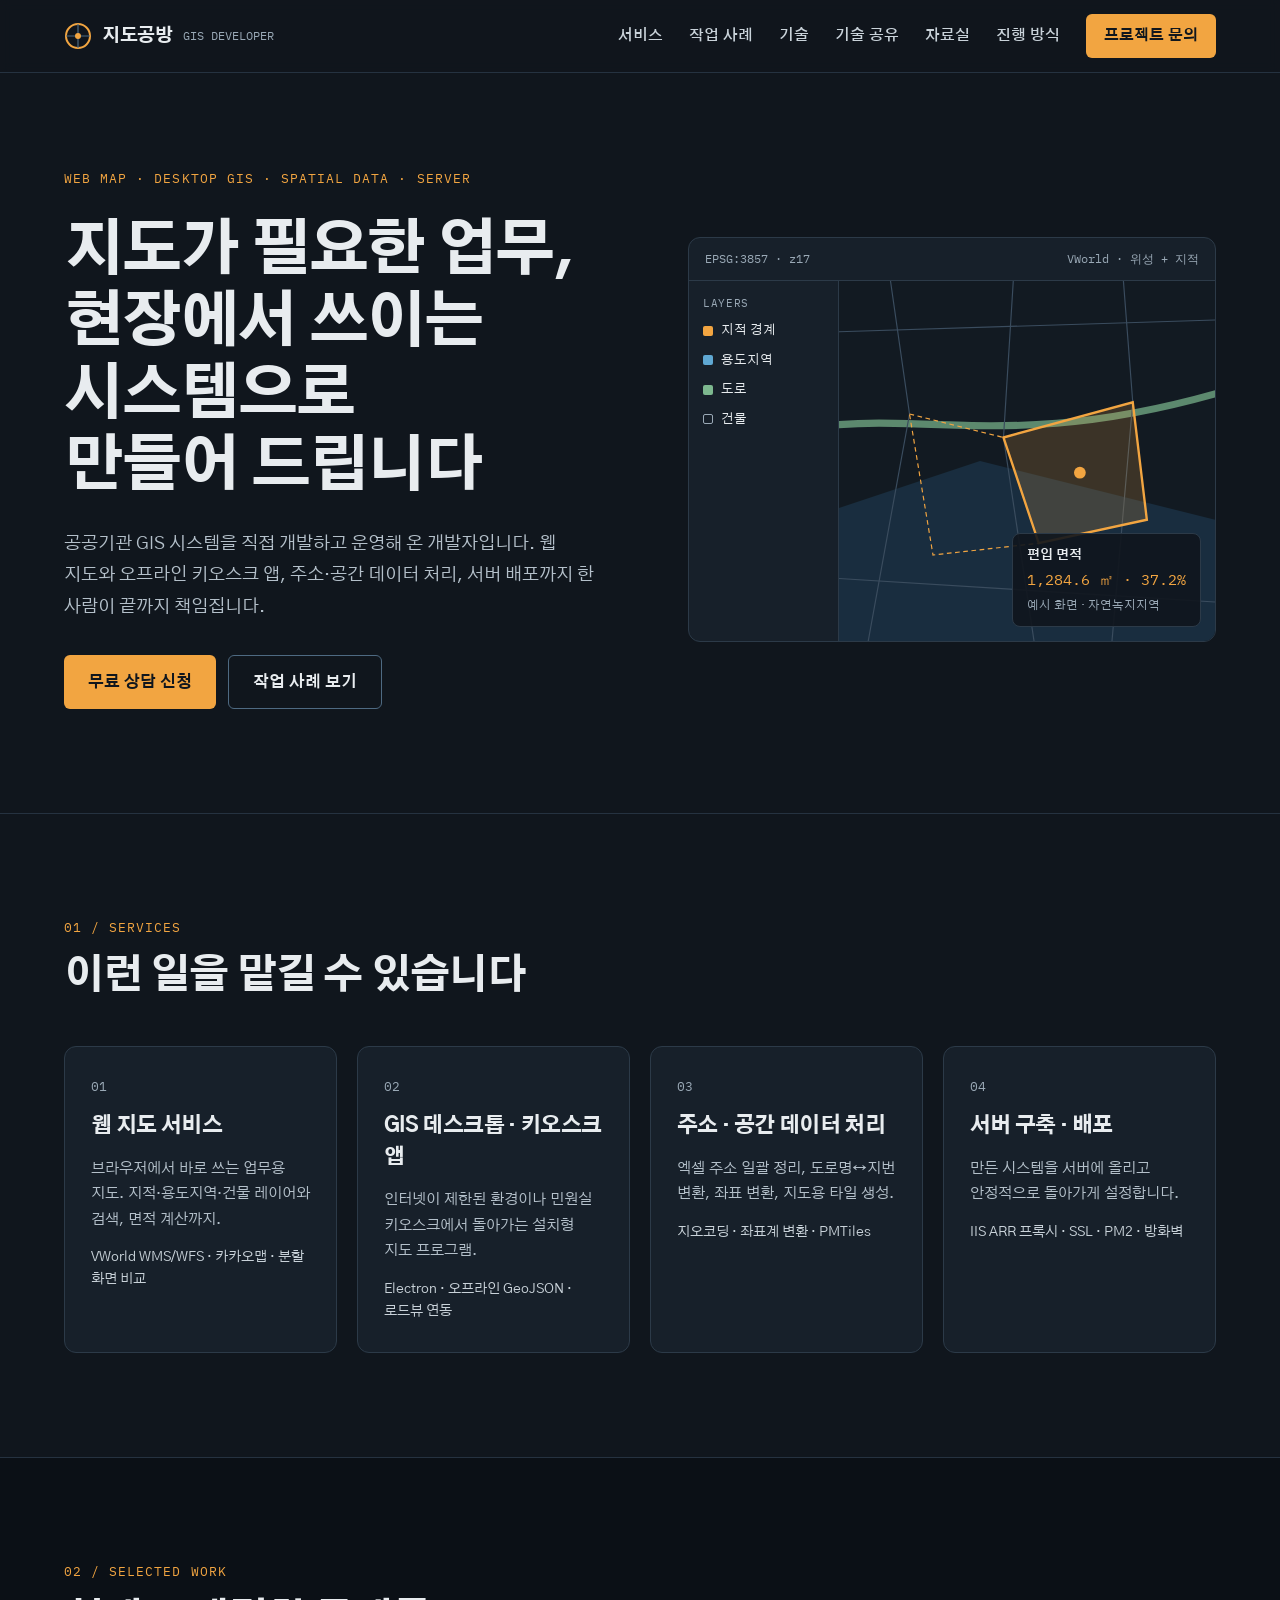
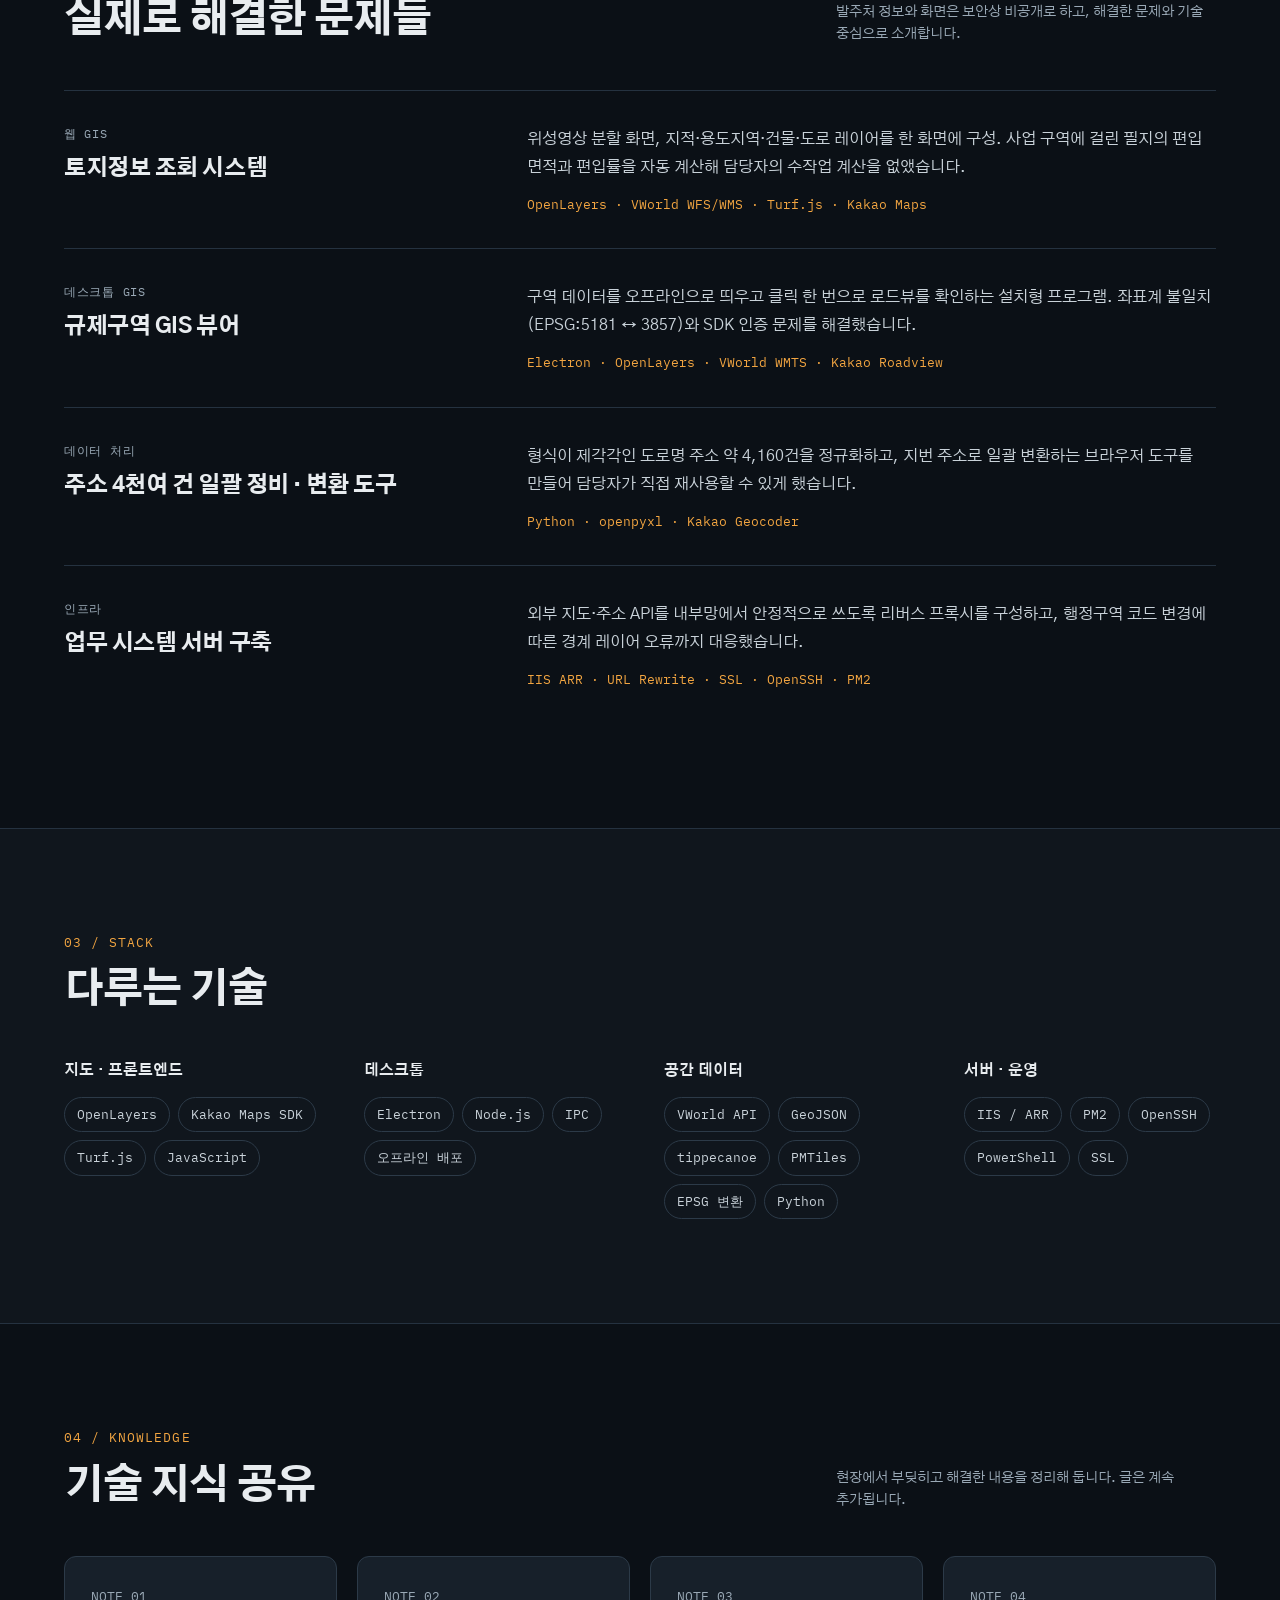
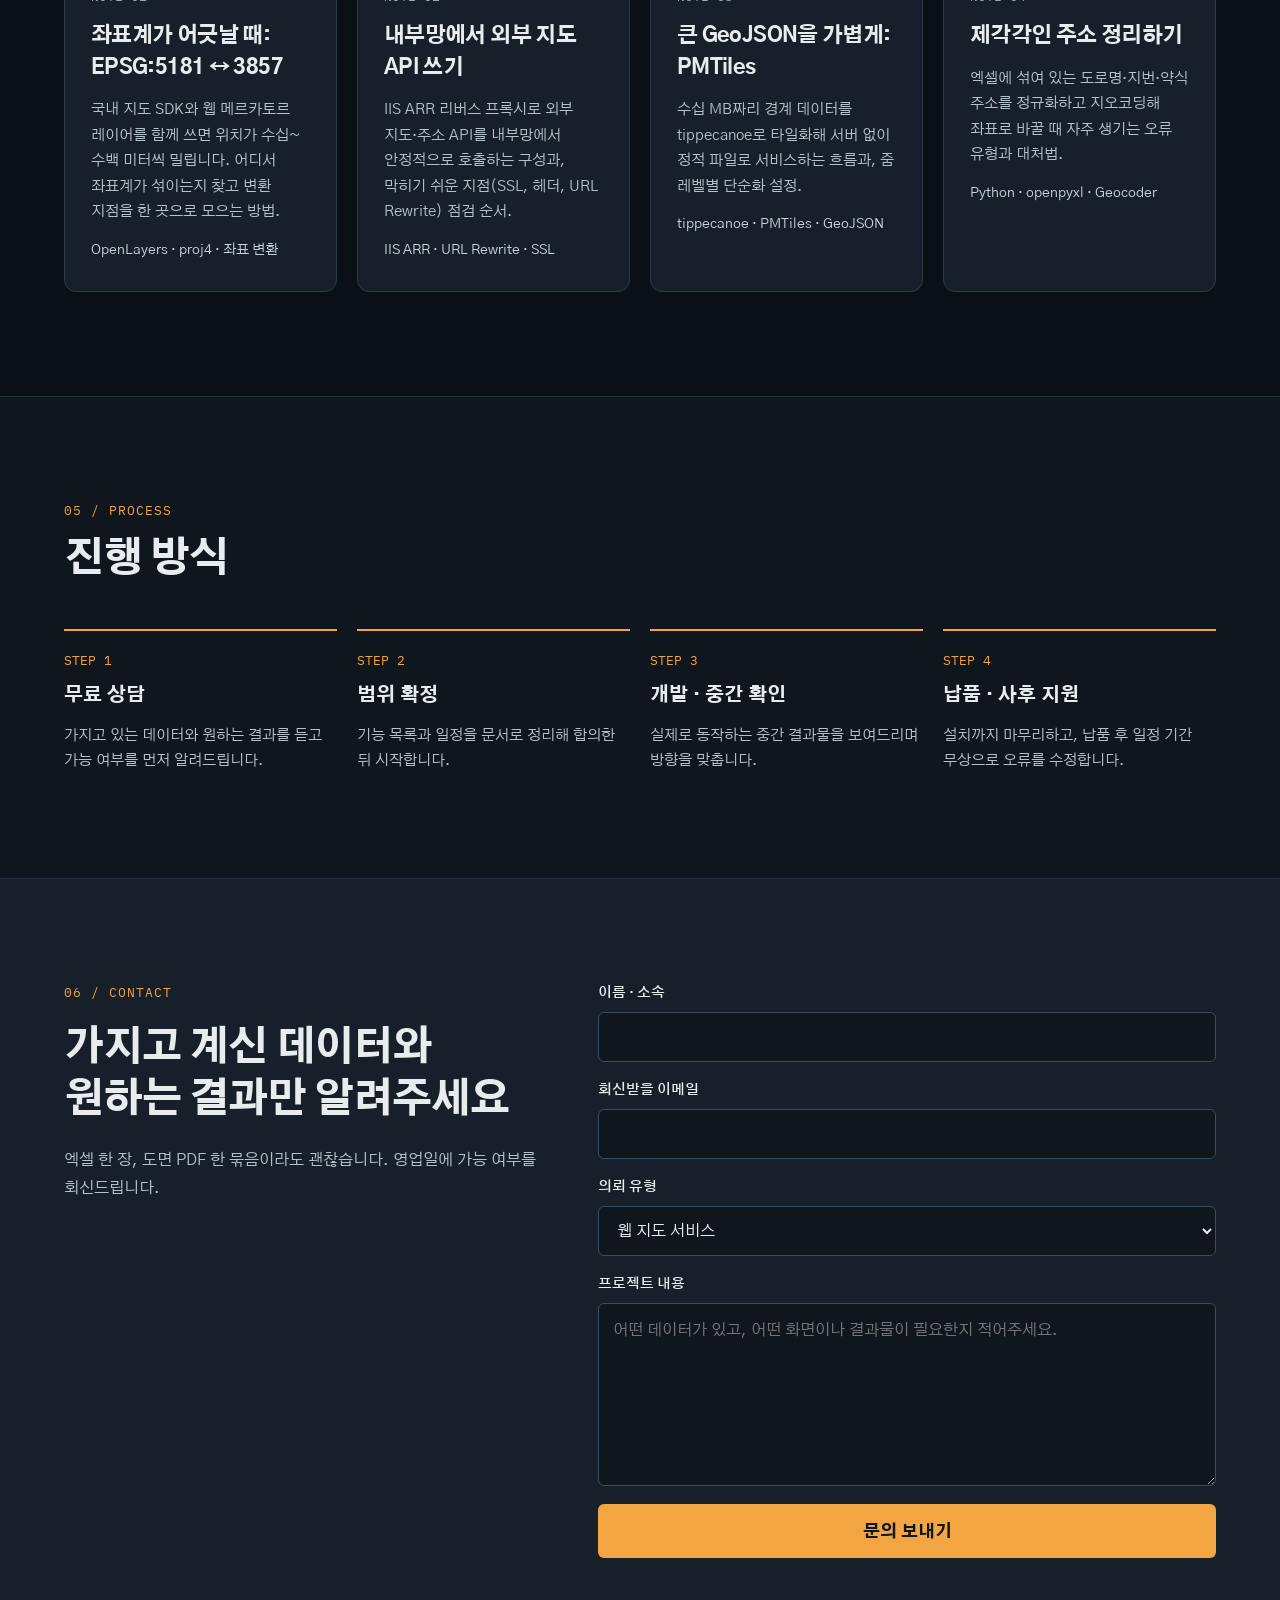
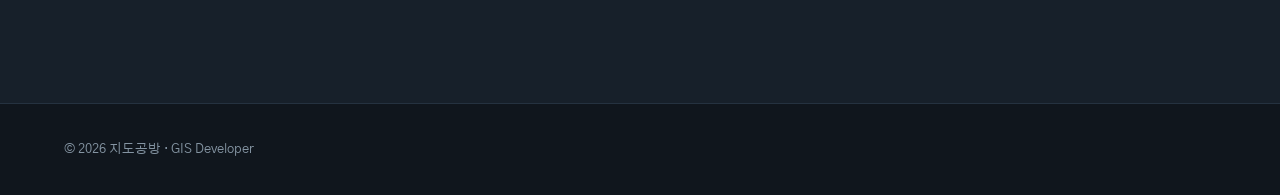
==== public/index.html @ 8f3ac6dc "Remove public email and converter download button Co-Authored-By: Claude Sonnet 5.5 <noreply@anthrop" ====
<!doctype html>
<html lang="ko">
<head>
<meta charset="utf-8">
<meta name="viewport" content="width=device-width, initial-scale=1">
<title>GIS 개발 외주 · 웹 지도 · 공간데이터 처리 | 지도공방</title>
<meta name="description" content="웹 지도 서비스, GIS 데스크톱·키오스크 앱, 주소 일괄 변환·지오코딩, 좌표계 변환, 서버 구축까지. 공공기관 GIS 시스템을 개발·운영해 온 개발자에게 맡기세요.">
<meta name="keywords" content="GIS 개발, GIS 외주, 웹 지도 개발, 지도 개발 외주, OpenLayers, 브이월드, VWorld, 카카오맵 API, 주소 지번 변환, 지오코딩, 좌표 변환, 공간데이터 처리, Electron 지도">
<link rel="canonical" href="https://bdong.pages.dev/">
<meta property="og:title" content="GIS 개발 외주 · 웹 지도 · 공간데이터 처리 | 지도공방">
<meta property="og:description" content="지도가 필요한 업무, 현장에서 쓰이는 시스템으로 만들어 드립니다.">
<meta property="og:type" content="website">
<meta property="og:url" content="https://bdong.pages.dev/">
<meta property="og:image" content="https://bdong.pages.dev/og.png">
<meta property="og:locale" content="ko_KR">
<meta name="twitter:card" content="summary_large_image">
<!-- 검색엔진 소유 확인 태그: 구글 서치 콘솔 / 네이버 서치어드바이저에서 받은 meta 태그를 아래 두 줄 대신 붙여넣으세요 -->
<!-- <meta name="google-site-verification" content="여기에_구글_코드"> -->
<!-- <meta name="naver-site-verification" content="여기에_네이버_코드"> -->
<script type="application/ld+json">
{
  "@context": "https://schema.org",
  "@type": "ProfessionalService",
  "name": "지도공방",
  "url": "https://bdong.pages.dev/",
  "image": "https://bdong.pages.dev/og.png",
  "description": "웹 지도 서비스, GIS 데스크톱·키오스크 앱, 주소·공간 데이터 처리, 서버 구축",
  "areaServed": "KR",
  "knowsAbout": ["GIS", "OpenLayers", "VWorld", "Kakao Maps", "Electron", "지오코딩", "좌표계 변환", "PMTiles"]
}
</script>
<link rel="icon" href="favicon.svg" type="image/svg+xml">
<link rel="preconnect" href="https://fonts.googleapis.com">
<link rel="preconnect" href="https://fonts.gstatic.com" crossorigin>
<link href="https://fonts.googleapis.com/css2?family=Gothic+A1:wght@400;500;600;700;800&family=IBM+Plex+Mono:wght@400;500&display=swap" rel="stylesheet">
<link rel="stylesheet" href="style.css">
</head>
<body>

<header class="top">
  <div class="wrap">
    <a class="brand" href="#top">
      <svg width="28" height="28" viewBox="0 0 28 28" aria-hidden="true"><circle cx="14" cy="14" r="12" fill="none" stroke="#F2A541" stroke-width="2"/><path d="M14 2V26M2 14H26" stroke="#4E6A82" stroke-width="1.2"/><circle cx="14" cy="14" r="3" fill="#F2A541"/></svg>
      <b>지도공방</b><small>GIS DEVELOPER</small>
    </a>
    <nav class="nav" aria-label="주 메뉴">
      <a href="#services">서비스</a>
      <a href="#work">작업 사례</a>
      <a href="#stack">기술</a>
      <a href="#notes">기술 공유</a>
      <a href="resources.html">자료실</a>
      <a href="#process">진행 방식</a>
      <a class="btn btn-primary" href="#contact">프로젝트 문의</a>
    </nav>
  </div>
</header>

<main id="top">
  <div class="wrap hero">
    <div class="hero-copy">
      <span class="eyebrow">WEB MAP · DESKTOP GIS · SPATIAL DATA · SERVER</span>
      <h1>지도가 필요한 업무,<br>현장에서 쓰이는 시스템으로<br>만들어 드립니다</h1>
      <p>공공기관 GIS 시스템을 직접 개발하고 운영해 온 개발자입니다. 웹 지도와 오프라인 키오스크 앱, 주소·공간 데이터 처리, 서버 배포까지 한 사람이 끝까지 책임집니다.</p>
      <div class="actions">
        <a class="btn btn-primary" href="#contact">무료 상담 신청</a>
        <a class="btn btn-ghost" href="#work">작업 사례 보기</a>
      </div>
    </div>
    <div class="map" aria-hidden="true">
      <div class="map-bar"><span>EPSG:3857 · z17</span><span>VWorld · 위성 + 지적</span></div>
      <div class="map-body">
        <div class="layers">
          <span class="t">LAYERS</span>
          <span class="l"><span class="sw" style="background:#F2A541"></span>지적 경계</span>
          <span class="l"><span class="sw" style="background:#5FA8D3"></span>용도지역</span>
          <span class="l"><span class="sw" style="background:#7DB88F"></span>도로</span>
          <span class="l"><span class="sw" style="border:1px solid #9AA9B6"></span>건물</span>
        </div>
        <div class="canvas">
          <svg viewBox="0 0 320 360" preserveAspectRatio="xMidYMid slice">
            <path d="M0 220 L120 180 L320 230 L320 360 L0 360 Z" fill="#1B3346" opacity=".8"/>
            <path d="M-10 150 C80 140 160 170 330 120" fill="none" stroke="#7DB88F" stroke-width="6" opacity=".7"/>
            <g fill="none" stroke="#3A4C5E"><path d="M40 0 L60 140 L20 360"/><path d="M150 0 L140 160 L170 360"/><path d="M240 0 L250 130 L230 360"/><path d="M0 70 L320 60"/><path d="M0 280 L320 300"/></g>
            <path d="M140 160 L250 130 L262 230 L170 250 Z" fill="#F2A541" fill-opacity=".18" stroke="#F2A541" stroke-width="2"/>
            <path d="M60 140 L140 160 L170 250 L80 260 Z" fill="none" stroke="#F2A541" stroke-dasharray="4 3"/>
            <circle cx="205" cy="190" r="5" fill="#F2A541"/>
          </svg>
          <div class="readout"><b>편입 면적</b><span class="v">1,284.6 ㎡ · 37.2%</span><span class="s">예시 화면 · 자연녹지지역</span></div>
        </div>
      </div>
    </div>
  </div>

  <section id="services" class="section">
    <div class="wrap">
      <div class="head"><span class="eyebrow">01 / SERVICES</span><h2>이런 일을 맡길 수 있습니다</h2></div>
      <div class="cards">
        <article class="card"><span class="no">01</span><h3>웹 지도 서비스</h3><p>브라우저에서 바로 쓰는 업무용 지도. 지적·용도지역·건물 레이어와 검색, 면적 계산까지.</p><span class="ex">VWorld WMS/WFS · 카카오맵 · 분할 화면 비교</span></article>
        <article class="card"><span class="no">02</span><h3>GIS 데스크톱 · 키오스크 앱</h3><p>인터넷이 제한된 환경이나 민원실 키오스크에서 돌아가는 설치형 지도 프로그램.</p><span class="ex">Electron · 오프라인 GeoJSON · 로드뷰 연동</span></article>
        <article class="card"><span class="no">03</span><h3>주소 · 공간 데이터 처리</h3><p>엑셀 주소 일괄 정리, 도로명↔지번 변환, 좌표 변환, 지도용 타일 생성.</p><span class="ex">지오코딩 · 좌표계 변환 · PMTiles</span></article>
        <article class="card"><span class="no">04</span><h3>서버 구축 · 배포</h3><p>만든 시스템을 서버에 올리고 안정적으로 돌아가게 설정합니다.</p><span class="ex">IIS ARR 프록시 · SSL · PM2 · 방화벽</span></article>
      </div>
    </div>
  </section>

  <section id="work" class="section deep">
    <div class="wrap">
      <div class="head split">
        <div class="head" style="margin:0"><span class="eyebrow">02 / SELECTED WORK</span><h2>실제로 해결한 문제들</h2></div>
        <p class="note">발주처 정보와 화면은 보안상 비공개로 하고, 해결한 문제와 기술 중심으로 소개합니다.</p>
      </div>
      <article class="case"><div class="case-l"><span class="type">웹 GIS</span><h3>토지정보 조회 시스템</h3></div><div class="case-r"><p>위성영상 분할 화면, 지적·용도지역·건물·도로 레이어를 한 화면에 구성. 사업 구역에 걸린 필지의 편입 면적과 편입률을 자동 계산해 담당자의 수작업 계산을 없앴습니다.</p><span class="tech">OpenLayers · VWorld WFS/WMS · Turf.js · Kakao Maps</span></div></article>
      <article class="case"><div class="case-l"><span class="type">데스크톱 GIS</span><h3>규제구역 GIS 뷰어</h3></div><div class="case-r"><p>구역 데이터를 오프라인으로 띄우고 클릭 한 번으로 로드뷰를 확인하는 설치형 프로그램. 좌표계 불일치(EPSG:5181 ↔ 3857)와 SDK 인증 문제를 해결했습니다.</p><span class="tech">Electron · OpenLayers · VWorld WMTS · Kakao Roadview</span></div></article>
      <article class="case"><div class="case-l"><span class="type">데이터 처리</span><h3>주소 4천여 건 일괄 정비 · 변환 도구</h3></div><div class="case-r"><p>형식이 제각각인 도로명 주소 약 4,160건을 정규화하고, 지번 주소로 일괄 변환하는 브라우저 도구를 만들어 담당자가 직접 재사용할 수 있게 했습니다.</p><span class="tech">Python · openpyxl · Kakao Geocoder</span></div></article>
      <article class="case"><div class="case-l"><span class="type">인프라</span><h3>업무 시스템 서버 구축</h3></div><div class="case-r"><p>외부 지도·주소 API를 내부망에서 안정적으로 쓰도록 리버스 프록시를 구성하고, 행정구역 코드 변경에 따른 경계 레이어 오류까지 대응했습니다.</p><span class="tech">IIS ARR · URL Rewrite · SSL · OpenSSH · PM2</span></div></article>
    </div>
  </section>

  <section id="stack" class="section">
    <div class="wrap">
      <div class="head"><span class="eyebrow">03 / STACK</span><h2>다루는 기술</h2></div>
      <div class="stack">
        <div><h3>지도 · 프론트엔드</h3><ul class="chips"><li>OpenLayers</li><li>Kakao Maps SDK</li><li>Turf.js</li><li>JavaScript</li></ul></div>
        <div><h3>데스크톱</h3><ul class="chips"><li>Electron</li><li>Node.js</li><li>IPC</li><li>오프라인 배포</li></ul></div>
        <div><h3>공간 데이터</h3><ul class="chips"><li>VWorld API</li><li>GeoJSON</li><li>tippecanoe</li><li>PMTiles</li><li>EPSG 변환</li><li>Python</li></ul></div>
        <div><h3>서버 · 운영</h3><ul class="chips"><li>IIS / ARR</li><li>PM2</li><li>OpenSSH</li><li>PowerShell</li><li>SSL</li></ul></div>
      </div>
    </div>
  </section>

  <section id="notes" class="section deep">
    <div class="wrap">
      <div class="head split">
        <div class="head" style="margin:0"><span class="eyebrow">04 / KNOWLEDGE</span><h2>기술 지식 공유</h2></div>
        <p class="note">현장에서 부딪히고 해결한 내용을 정리해 둡니다. 글은 계속 추가됩니다.</p>
      </div>
      <div class="cards">
        <article class="card"><span class="no">NOTE 01</span><h3>좌표계가 어긋날 때: EPSG:5181 ↔ 3857</h3><p>국내 지도 SDK와 웹 메르카토르 레이어를 함께 쓰면 위치가 수십~수백 미터씩 밀립니다. 어디서 좌표계가 섞이는지 찾고 변환 지점을 한 곳으로 모으는 방법.</p><span class="ex">OpenLayers · proj4 · 좌표 변환</span></article>
        <article class="card"><span class="no">NOTE 02</span><h3>내부망에서 외부 지도 API 쓰기</h3><p>IIS ARR 리버스 프록시로 외부 지도·주소 API를 내부망에서 안정적으로 호출하는 구성과, 막히기 쉬운 지점(SSL, 헤더, URL Rewrite) 점검 순서.</p><span class="ex">IIS ARR · URL Rewrite · SSL</span></article>
        <article class="card"><span class="no">NOTE 03</span><h3>큰 GeoJSON을 가볍게: PMTiles</h3><p>수십 MB짜리 경계 데이터를 tippecanoe로 타일화해 서버 없이 정적 파일로 서비스하는 흐름과, 줌 레벨별 단순화 설정.</p><span class="ex">tippecanoe · PMTiles · GeoJSON</span></article>
        <article class="card"><span class="no">NOTE 04</span><h3>제각각인 주소 정리하기</h3><p>엑셀에 섞여 있는 도로명·지번·약식 주소를 정규화하고 지오코딩해 좌표로 바꿀 때 자주 생기는 오류 유형과 대처법.</p><span class="ex">Python · openpyxl · Geocoder</span></article>
      </div>
    </div>
  </section>

  <section id="process" class="section">
    <div class="wrap">
      <div class="head"><span class="eyebrow">05 / PROCESS</span><h2>진행 방식</h2></div>
      <ol class="steps">
        <li><span class="n">STEP 1</span><b>무료 상담</b><span>가지고 있는 데이터와 원하는 결과를 듣고 가능 여부를 먼저 알려드립니다.</span></li>
        <li><span class="n">STEP 2</span><b>범위 확정</b><span>기능 목록과 일정을 문서로 정리해 합의한 뒤 시작합니다.</span></li>
        <li><span class="n">STEP 3</span><b>개발 · 중간 확인</b><span>실제로 동작하는 중간 결과물을 보여드리며 방향을 맞춥니다.</span></li>
        <li><span class="n">STEP 4</span><b>납품 · 사후 지원</b><span>설치까지 마무리하고, 납품 후 일정 기간 무상으로 오류를 수정합니다.</span></li>
      </ol>
    </div>
  </section>

  <section id="contact" class="section panel">
    <div class="wrap contact">
      <div class="contact-l">
        <span class="eyebrow">06 / CONTACT</span>
        <h2>가지고 계신 데이터와<br>원하는 결과만 알려주세요</h2>
        <p>엑셀 한 장, 도면 PDF 한 묶음이라도 괜찮습니다. 영업일에 가능 여부를 회신드립니다.</p>
      </div>

      <!-- 문의 폼: Web3Forms로 메일 전송 (access_key 적용 완료) -->
      <form id="contact-form" action="https://api.web3forms.com/submit" method="POST" novalidate>
        <input type="hidden" name="access_key" value="ef516f1c-88a0-4d09-9631-94ef1844d178">
        <input type="hidden" name="subject" value="[포트폴리오] 새 프로젝트 문의">
        <input type="hidden" name="from_name" value="GIS 포트폴리오 사이트">
        <input type="checkbox" name="botcheck" class="hp" tabindex="-1" autocomplete="off" aria-hidden="true">
        <div class="row">
          <div class="field"><label for="c-name">이름 · 소속</label><input id="c-name" name="name" type="text" required autocomplete="name"></div>
          <div class="field"><label for="c-mail">회신받을 이메일</label><input id="c-mail" name="email" type="email" required autocomplete="email"></div>
        </div>
        <div class="field"><label for="c-type">의뢰 유형</label>
          <select id="c-type" name="type">
            <option>웹 지도 서비스</option>
            <option>GIS 데스크톱 · 키오스크 앱</option>
            <option>주소 · 공간 데이터 처리</option>
            <option>서버 구축 · 배포</option>
            <option>기타 · 상담</option>
          </select>
        </div>
        <div class="field"><label for="c-msg">프로젝트 내용</label><textarea id="c-msg" name="message" rows="6" required placeholder="어떤 데이터가 있고, 어떤 화면이나 결과물이 필요한지 적어주세요."></textarea></div>
        <button class="btn btn-primary" type="submit">문의 보내기</button>
        <p id="form-status" class="status" role="status" aria-live="polite"></p>
      </form>
    </div>
  </section>
</main>

<footer>
  <div class="wrap">
    <span>© <span id="yr">2026</span> 지도공방 · GIS Developer</span>
  </div>
</footer>

<script>
document.getElementById('yr').textContent = new Date().getFullYear();

const form = document.getElementById('contact-form');
const statusEl = document.getElementById('form-status');
form.addEventListener('submit', async (e) => {
  e.preventDefault();
  statusEl.className = 'status';
  if (!form.checkValidity()) {
    statusEl.textContent = '이름, 이메일, 프로젝트 내용을 모두 입력해 주세요.';
    statusEl.classList.add('err');
    return;
  }
  const btn = form.querySelector('button[type="submit"]');
  btn.disabled = true;
  statusEl.textContent = '보내는 중입니다…';
  try {
    const res = await fetch(form.action, {
      method: 'POST',
      headers: { 'Content-Type': 'application/json', Accept: 'application/json' },
      body: JSON.stringify(Object.fromEntries(new FormData(form)))
    });
    const data = await res.json();
    if (res.ok && data.success) {
      statusEl.textContent = '문의가 접수되었습니다. 확인 후 이메일로 회신드리겠습니다.';
      statusEl.classList.add('ok');
      form.reset();
    } else {
      throw new Error(data.message || 'failed');
    }
  } catch (err) {
    statusEl.textContent = '전송에 실패했습니다. 잠시 후 다시 시도하거나 이메일로 직접 연락 주세요.';
    statusEl.classList.add('err');
  } finally {
    btn.disabled = false;
  }
});
</script>
<script src="site.js" defer></script>
</body>
</html>
---- public/style.css ----
:root{
  --bg:#10161D; --bg-deep:#0B1016; --panel:#17202A; --line:#253240; --line-2:#2C3A48; --field:#3A4C5E;
  --text:#E8ECEF; --text-2:#C9D2D9; --text-3:#B4C0CA; --muted:#9AA9B6;
  --accent:#F2A541; --accent-hi:#FFC678; --steel:#4E6A82;
  --mono:'IBM Plex Mono',monospace;
}
*{box-sizing:border-box}
html{scroll-behavior:smooth}
body{margin:0;background:var(--bg);color:var(--text);font-family:'Gothic A1',sans-serif;-webkit-font-smoothing:antialiased;line-height:1.5;word-break:keep-all;overflow-wrap:break-word}
a{color:var(--accent)} a:hover{color:var(--accent-hi)}
img,svg{display:block}
.wrap{max-width:1200px;margin:0 auto;padding:0 24px}
.section{padding:104px 0;border-top:1px solid var(--line)}
.section.deep{background:var(--bg-deep)}
.section.panel{background:var(--panel)}
.eyebrow{font-family:var(--mono);font-size:13px;letter-spacing:.08em;color:var(--accent)}
h1,h2,h3{margin:0;letter-spacing:-.03em}
h2{font-size:clamp(28px,3.4vw,40px);font-weight:800;line-height:1.3}
.head{display:flex;flex-direction:column;gap:12px;margin-bottom:44px}
.head.split{flex-direction:row;flex-wrap:wrap;justify-content:space-between;align-items:flex-end;gap:16px}
.btn{display:inline-flex;align-items:center;min-height:48px;padding:14px 24px;border-radius:6px;font-weight:700;font-size:16px;text-decoration:none;font-family:inherit}
.btn-primary{background:var(--accent);color:var(--bg);border:none}
.btn-primary:hover{background:var(--accent-hi);color:var(--bg)}
.btn-ghost{color:var(--text);border:1.5px solid var(--steel)}
.btn-ghost:hover{color:var(--text);border-color:var(--accent)}
:focus-visible{outline:2px solid var(--accent);outline-offset:3px}

/* header */
.top{border-bottom:1px solid var(--line);position:sticky;top:0;background:rgba(16,22,29,.94);backdrop-filter:blur(6px);z-index:10}
.top .wrap{display:flex;flex-wrap:wrap;align-items:center;justify-content:space-between;gap:12px 16px;padding-top:14px;padding-bottom:14px}
.brand{display:flex;align-items:center;gap:10px;text-decoration:none;color:var(--text)}
.brand b{font-size:18px;font-weight:800;letter-spacing:-.02em}
.brand small{font-family:var(--mono);font-size:12px;color:var(--muted)}
.nav{display:flex;flex-wrap:wrap;align-items:center;gap:4px 26px;font-size:15px;font-weight:600}
.nav a{color:var(--text-2);text-decoration:none}
.nav a:hover{color:var(--text)}
.nav .btn{min-height:44px;padding:10px 18px;font-size:15px}
.nav .btn-primary,.nav .btn-primary:hover{color:var(--bg)}

/* hero */
.hero{display:flex;flex-wrap:wrap;gap:56px;align-items:center;padding-top:96px;padding-bottom:104px}
.hero-copy{flex:1 1 480px;min-width:0;display:flex;flex-direction:column;gap:26px}
.hero h1{font-size:clamp(34px,5vw,60px);line-height:1.2;font-weight:800;letter-spacing:-.035em}
.hero p{margin:0;font-size:18px;line-height:1.75;color:var(--text-3);max-width:540px}
.actions{display:flex;flex-wrap:wrap;gap:12px;margin-top:6px}
.map{flex:1 1 440px;min-width:0;border:1px solid var(--line-2);border-radius:12px;overflow:hidden;background:var(--panel)}
.map-bar{display:flex;justify-content:space-between;gap:12px;padding:12px 16px;border-bottom:1px solid var(--line-2);font-family:var(--mono);font-size:12px;color:var(--muted)}
.map-body{display:flex;min-height:360px}
.layers{width:150px;flex-shrink:0;border-right:1px solid var(--line-2);padding:14px;display:flex;flex-direction:column;gap:10px;font-size:13px}
.layers .t{font-family:var(--mono);font-size:11px;color:var(--muted);letter-spacing:.06em}
.layers span.l{display:flex;gap:8px;align-items:center}
.sw{width:10px;height:10px;border-radius:2px}
.canvas{flex:1;position:relative;background:#121A22}
.canvas svg{position:absolute;inset:0;width:100%;height:100%}
.readout{position:absolute;right:14px;bottom:14px;background:rgba(16,22,29,.9);border:1px solid var(--line-2);border-radius:8px;padding:12px 14px;font-size:13px;display:flex;flex-direction:column;gap:4px;min-width:160px}
.readout .v{font-family:var(--mono);color:var(--accent);font-size:15px}
.readout .s{font-size:12px;color:var(--muted)}
@media (max-width:520px){.layers{display:none}}

/* services */
.cards{display:flex;flex-wrap:wrap;gap:20px}
.card{flex:1 1 260px;min-width:0;background:var(--panel);border:1px solid var(--line-2);border-radius:12px;padding:30px 26px;display:flex;flex-direction:column;gap:14px}
.card .no{font-family:var(--mono);font-size:13px;color:var(--muted)}
.card h3{font-size:21px;font-weight:800}
.card p{margin:0;font-size:15px;line-height:1.7;color:var(--text-3)}
.card .ex{font-size:14px;color:var(--text-2);line-height:1.6}

/* work */
.note{margin:0;font-size:14px;color:var(--muted);max-width:380px;line-height:1.6}
.case{display:flex;flex-wrap:wrap;gap:20px 48px;padding:34px 0;border-top:1px solid var(--line)}
.case-l{flex:1 1 300px;min-width:0;display:flex;flex-direction:column;gap:10px}
.case-l .type{font-family:var(--mono);font-size:12px;color:var(--muted);letter-spacing:.06em}
.case-l h3{font-size:22px;font-weight:800;line-height:1.4;letter-spacing:-.02em}
.case-r{flex:2 1 460px;min-width:0;display:flex;flex-direction:column;gap:14px}
.case-r p{margin:0;font-size:16px;line-height:1.75;color:var(--text-2)}
.case-r .tech{font-family:var(--mono);font-size:13px;color:var(--accent)}

/* stack */
.stack{display:flex;flex-wrap:wrap;gap:36px 48px}
.stack > div{flex:1 1 240px;min-width:0;display:flex;flex-direction:column;gap:14px}
.stack h3{font-size:15px;font-weight:700;letter-spacing:0}
.chips{display:flex;flex-wrap:wrap;gap:8px;margin:0;padding:0;list-style:none}
.chips li{font-family:var(--mono);font-size:13px;padding:7px 12px;border:1px solid var(--line-2);border-radius:999px;color:var(--text-2)}

/* downloads */
.files{margin:0;padding:0;list-style:none;display:flex;flex-direction:column;border-top:1px solid var(--line-2)}
.files li{display:flex;flex-wrap:wrap;align-items:center;justify-content:space-between;gap:12px 24px;padding:22px 0;border-bottom:1px solid var(--line-2)}
.files .info{flex:1 1 320px;min-width:0;display:flex;flex-direction:column;gap:6px}
.files .info b{font-size:18px;font-weight:800;letter-spacing:-.02em}
.files .info span{font-size:15px;line-height:1.6;color:var(--text-3)}
.files .meta{font-family:var(--mono);font-size:12px;color:var(--muted)}
.files .acts{display:flex;flex-wrap:wrap;gap:10px}
.files .btn{min-height:44px;padding:10px 18px;font-size:15px}

/* process */
.steps{margin:0;padding:0;list-style:none;display:flex;flex-wrap:wrap;gap:20px}
.steps li{flex:1 1 240px;min-width:0;display:flex;flex-direction:column;gap:12px;padding-top:20px;border-top:2px solid var(--accent)}
.steps .n{font-family:var(--mono);font-size:13px;color:var(--accent)}
.steps b{font-size:19px;font-weight:800}
.steps span:last-child{font-size:15px;line-height:1.7;color:var(--text-3)}

/* contact */
.contact{display:flex;flex-wrap:wrap;gap:56px}
.contact-l{flex:1 1 340px;min-width:0;display:flex;flex-direction:column;gap:20px}
.contact-l p{margin:0;font-size:16px;line-height:1.75;color:var(--text-3)}
.direct{display:flex;flex-direction:column;gap:10px;font-size:15px;margin-top:8px}
.direct div{display:flex;gap:12px;flex-wrap:wrap}
.direct span{color:var(--muted);width:72px}
form{flex:1 1 480px;min-width:0;display:flex;flex-direction:column;gap:18px}
.row{display:flex;flex-wrap:wrap;gap:18px}
.field{display:flex;flex-direction:column;gap:8px}
.row .field{flex:1 1 200px}
label{font-size:14px;font-weight:600}
input,select,textarea{border-radius:6px;border:1px solid var(--field);background:var(--bg);color:var(--text);font-size:16px;font-family:inherit}
input,select{height:50px;padding:0 14px}
textarea{padding:14px;line-height:1.6;resize:vertical;min-height:150px}
input:focus,select:focus,textarea:focus{outline:none;border-color:var(--accent)}
.hp{position:absolute;left:-9999px}
button.btn{height:54px;justify-content:center;font-size:17px;font-weight:800;cursor:pointer}
button.btn:disabled{opacity:.6;cursor:default}
.status{margin:0;font-size:15px;min-height:1.5em}
.status.ok{color:#8ED3A6}
.status.err{color:#FF9B8A}

/* phone */
@media (max-width:640px){
  html{scroll-padding-top:112px}
  .top .wrap{gap:8px 16px;padding-top:10px;padding-bottom:6px}
  .nav{order:3;flex:1 0 100%;flex-wrap:nowrap;gap:0 22px;overflow-x:auto;white-space:nowrap;scrollbar-width:none;-webkit-overflow-scrolling:touch;font-size:15px}
  .nav::-webkit-scrollbar{display:none}
  .nav a{flex-shrink:0;display:inline-flex;align-items:center;min-height:44px}
  .nav .btn{margin-left:auto}
  .brand small{display:none}
  .section{padding:72px 0}
  .hero{padding-top:56px;padding-bottom:72px;gap:40px}
  .head{margin-bottom:32px}
  .hero p{font-size:16px}
  .case{padding:26px 0}
}

footer .wrap{display:flex;flex-wrap:wrap;justify-content:space-between;gap:16px;padding-top:36px;padding-bottom:36px;font-size:13px;color:#8494A2}
footer{border-top:1px solid var(--line)}

/* downloads page */
.files .meta b{font-weight:500;color:var(--text-3)}
.tools{display:flex;flex-wrap:wrap;align-items:center;gap:12px 20px;margin-bottom:28px}
.tools input{flex:1 1 280px;max-width:480px}
.count{font-family:var(--mono);font-size:13px;color:var(--muted)}
.empty{display:none;margin:28px 0 0;color:var(--muted);font-size:15px}
.direct a{overflow-wrap:anywhere}

/* back to top */
#to-top{position:fixed;right:20px;bottom:20px;width:48px;height:48px;border-radius:50%;border:1.5px solid var(--steel);background:rgba(16,22,29,.92);color:var(--text);cursor:pointer;display:flex;align-items:center;justify-content:center;opacity:0;visibility:hidden;transform:translateY(8px);transition:opacity .2s,transform .2s,visibility .2s;z-index:20}
#to-top.show{opacity:1;visibility:visible;transform:none}
#to-top:hover{border-color:var(--accent);color:var(--accent)}
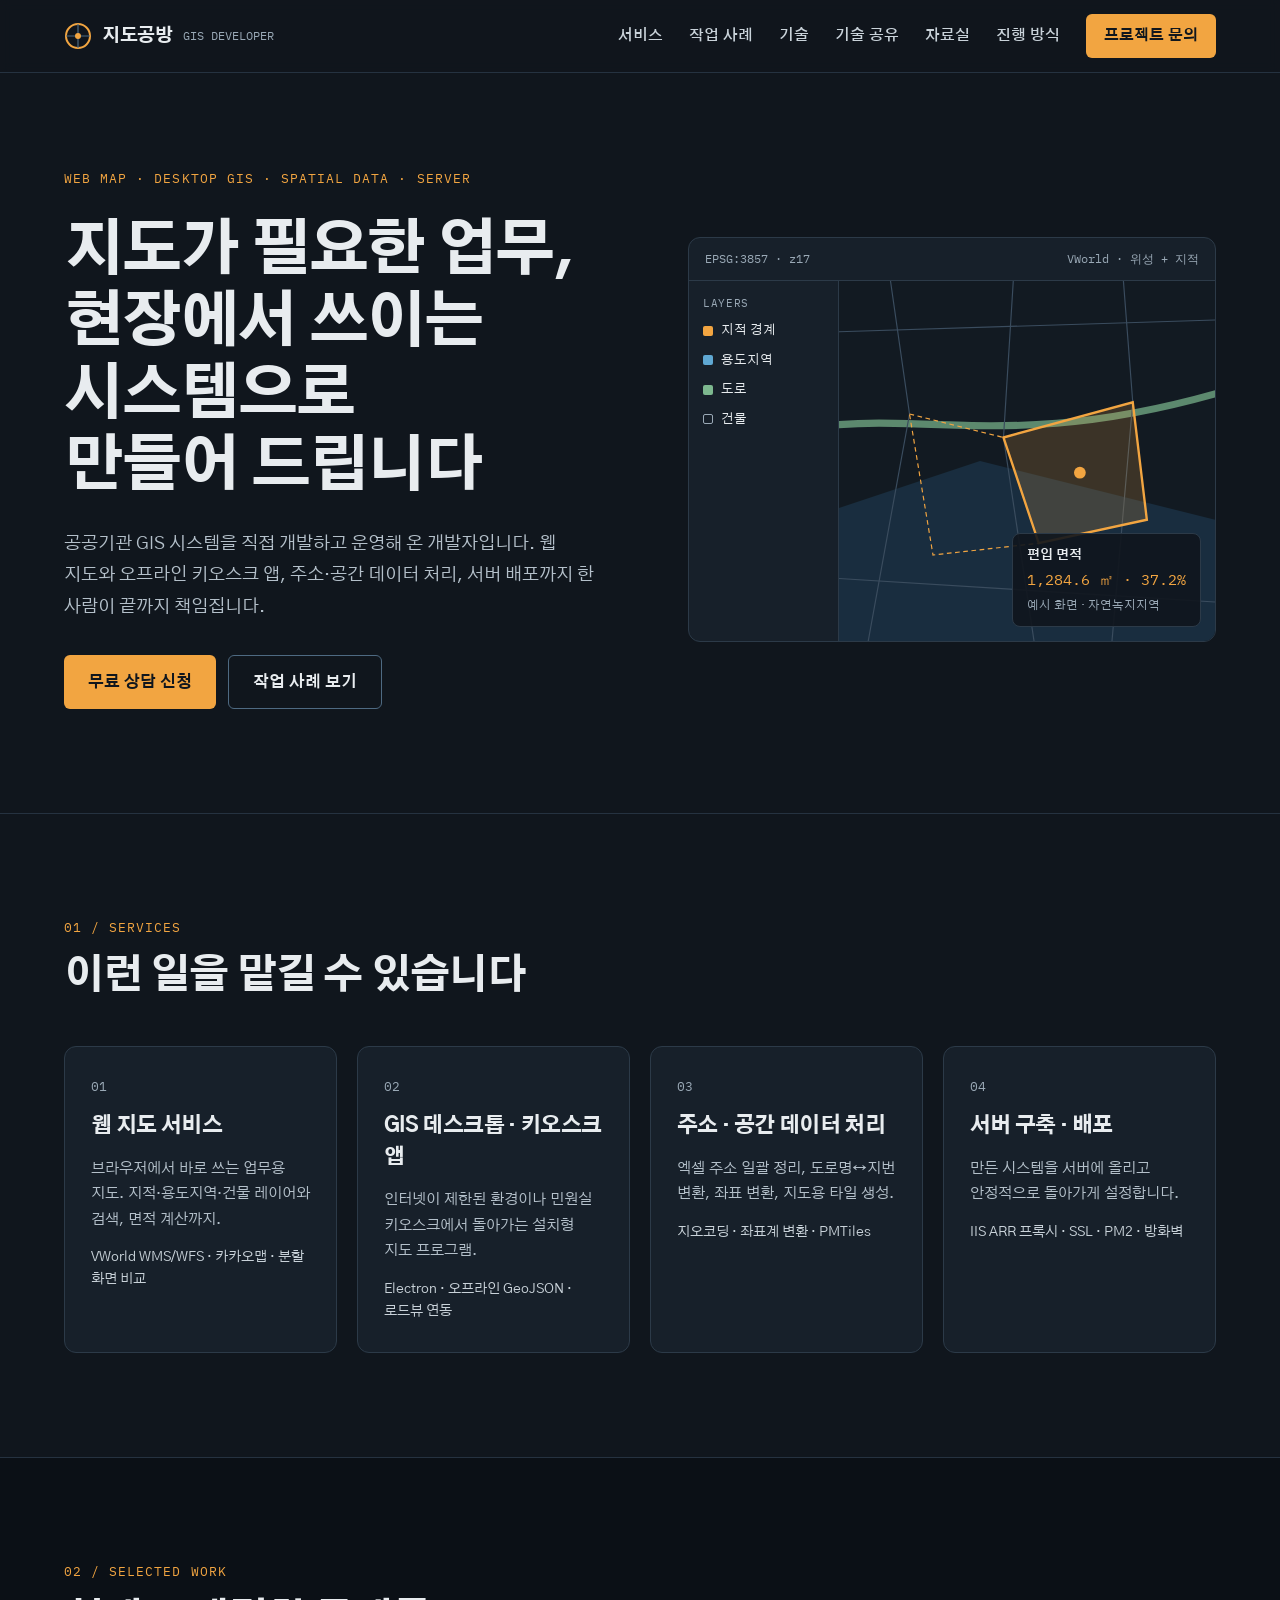
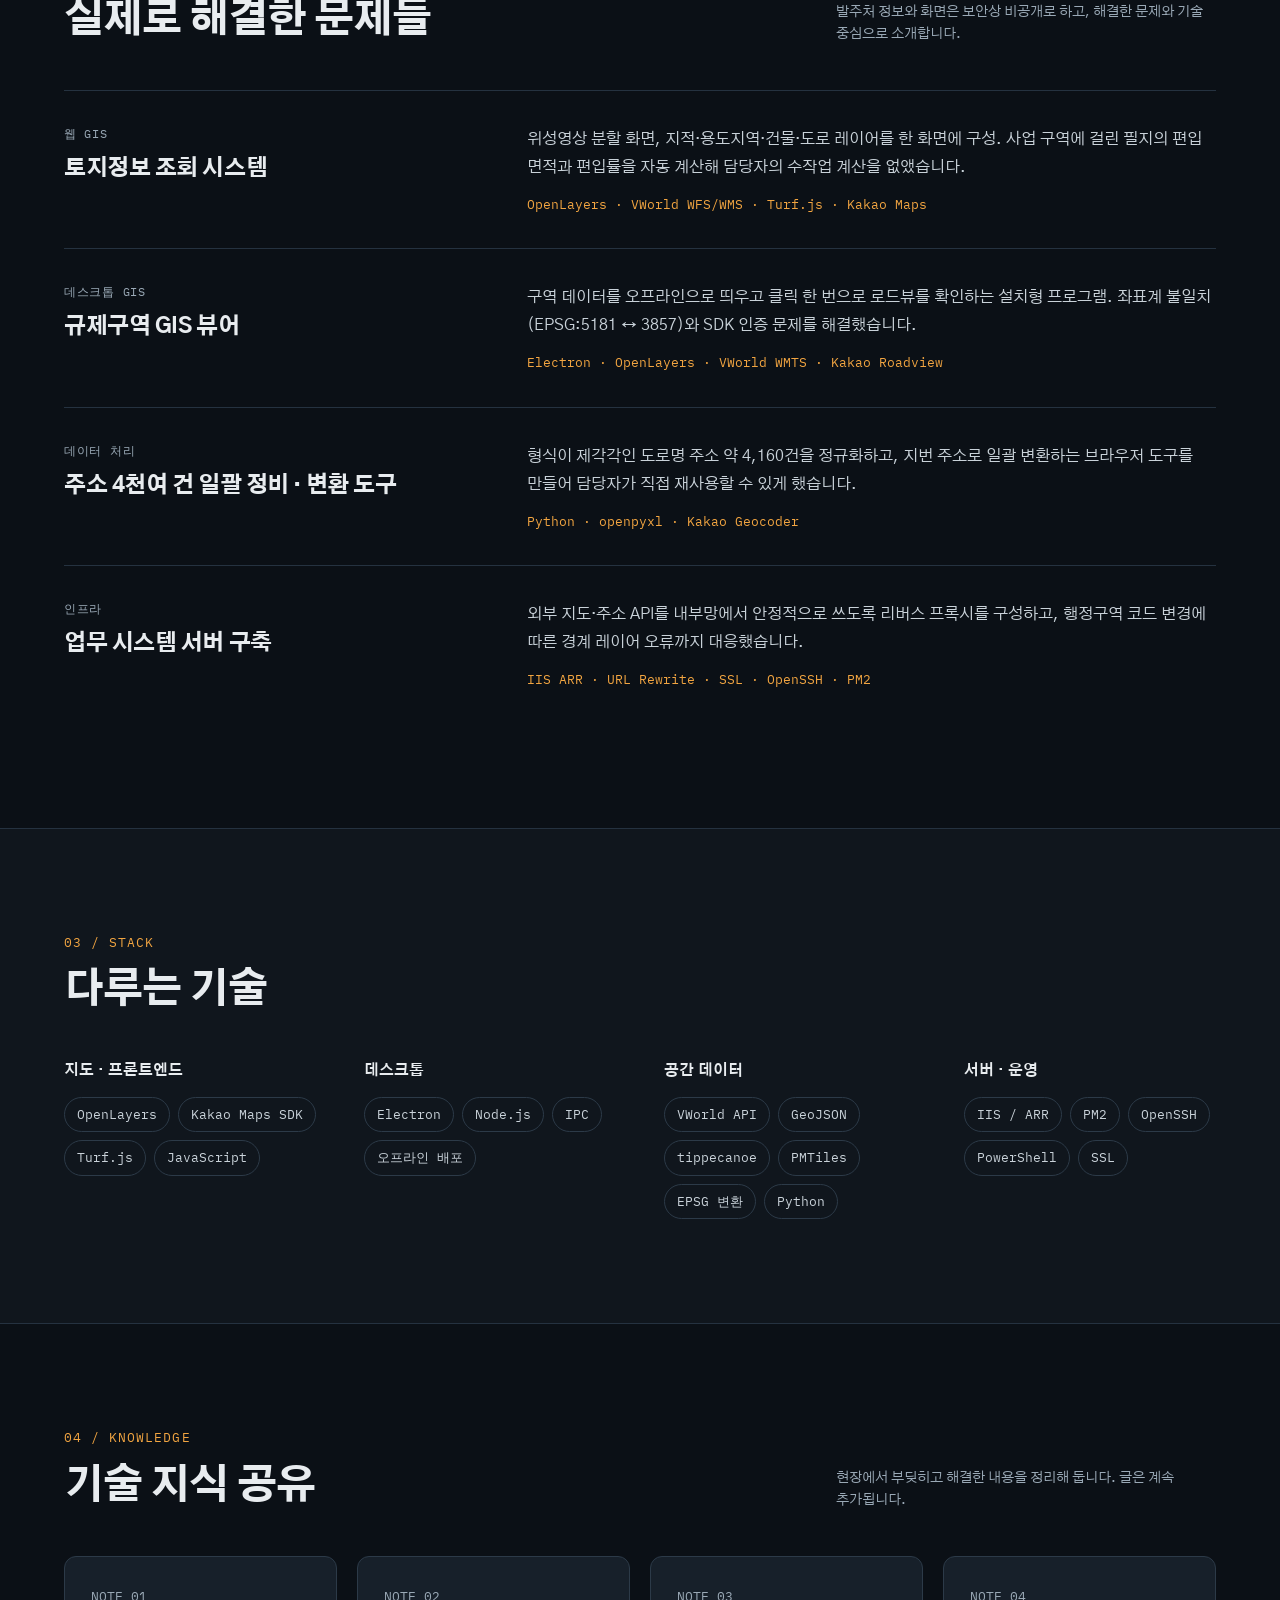
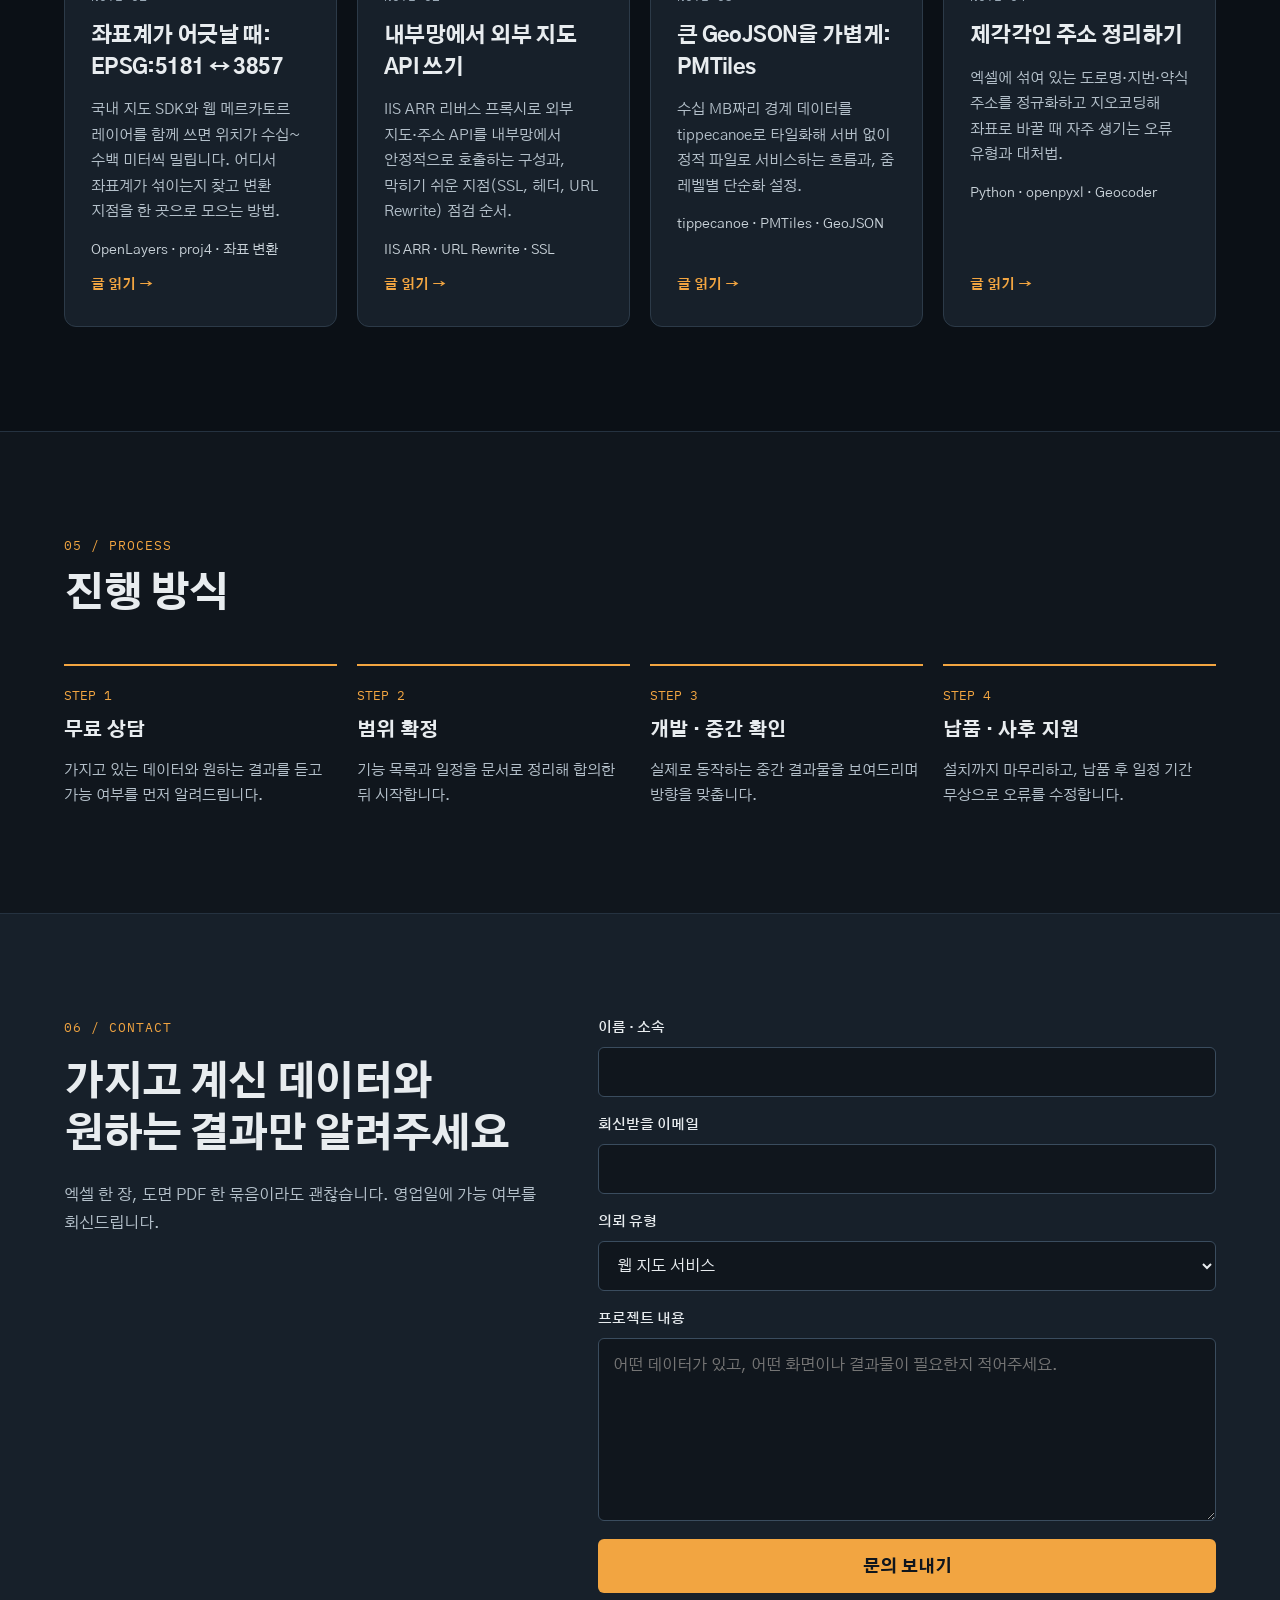
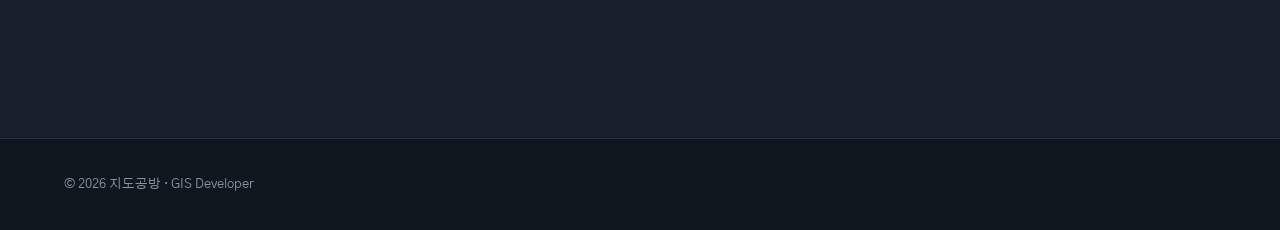
==== commit 7012e770: "Add four technical notes and fix SEO URLs to the live domain Co-Authored-By: Claude Sonnet 5.5 <nore" ====
--- a/public/index.html
+++ b/public/index.html
@@ -6,13 +6,14 @@
 <title>GIS 개발 외주 · 웹 지도 · 공간데이터 처리 | 지도공방</title>
 <meta name="description" content="웹 지도 서비스, GIS 데스크톱·키오스크 앱, 주소 일괄 변환·지오코딩, 좌표계 변환, 서버 구축까지. 공공기관 GIS 시스템을 개발·운영해 온 개발자에게 맡기세요.">
 <meta name="keywords" content="GIS 개발, GIS 외주, 웹 지도 개발, 지도 개발 외주, OpenLayers, 브이월드, VWorld, 카카오맵 API, 주소 지번 변환, 지오코딩, 좌표 변환, 공간데이터 처리, Electron 지도">
-<link rel="canonical" href="https://bdong.pages.dev/">
+<link rel="canonical" href="https://gis-portfolio.bdong8896.workers.dev/">
 <meta property="og:title" content="GIS 개발 외주 · 웹 지도 · 공간데이터 처리 | 지도공방">
 <meta property="og:description" content="지도가 필요한 업무, 현장에서 쓰이는 시스템으로 만들어 드립니다.">
 <meta property="og:type" content="website">
-<meta property="og:url" content="https://bdong.pages.dev/">
-<meta property="og:image" content="https://bdong.pages.dev/og.png">
+<meta property="og:url" content="https://gis-portfolio.bdong8896.workers.dev/">
+<meta property="og:image" content="https://gis-portfolio.bdong8896.workers.dev/og.png">
 <meta property="og:locale" content="ko_KR">
+<meta property="og:site_name" content="지도공방">
 <meta name="twitter:card" content="summary_large_image">
 <!-- 검색엔진 소유 확인 태그: 구글 서치 콘솔 / 네이버 서치어드바이저에서 받은 meta 태그를 아래 두 줄 대신 붙여넣으세요 -->
 <!-- <meta name="google-site-verification" content="여기에_구글_코드"> -->
@@ -22,8 +23,8 @@
   "@context": "https://schema.org",
   "@type": "ProfessionalService",
   "name": "지도공방",
-  "url": "https://bdong.pages.dev/",
-  "image": "https://bdong.pages.dev/og.png",
+  "url": "https://gis-portfolio.bdong8896.workers.dev/",
+  "image": "https://gis-portfolio.bdong8896.workers.dev/og.png",
   "description": "웹 지도 서비스, GIS 데스크톱·키오스크 앱, 주소·공간 데이터 처리, 서버 구축",
   "areaServed": "KR",
   "knowsAbout": ["GIS", "OpenLayers", "VWorld", "Kakao Maps", "Electron", "지오코딩", "좌표계 변환", "PMTiles"]
@@ -135,10 +136,10 @@
         <p class="note">현장에서 부딪히고 해결한 내용을 정리해 둡니다. 글은 계속 추가됩니다.</p>
       </div>
       <div class="cards">
-        <article class="card"><span class="no">NOTE 01</span><h3>좌표계가 어긋날 때: EPSG:5181 ↔ 3857</h3><p>국내 지도 SDK와 웹 메르카토르 레이어를 함께 쓰면 위치가 수십~수백 미터씩 밀립니다. 어디서 좌표계가 섞이는지 찾고 변환 지점을 한 곳으로 모으는 방법.</p><span class="ex">OpenLayers · proj4 · 좌표 변환</span></article>
-        <article class="card"><span class="no">NOTE 02</span><h3>내부망에서 외부 지도 API 쓰기</h3><p>IIS ARR 리버스 프록시로 외부 지도·주소 API를 내부망에서 안정적으로 호출하는 구성과, 막히기 쉬운 지점(SSL, 헤더, URL Rewrite) 점검 순서.</p><span class="ex">IIS ARR · URL Rewrite · SSL</span></article>
-        <article class="card"><span class="no">NOTE 03</span><h3>큰 GeoJSON을 가볍게: PMTiles</h3><p>수십 MB짜리 경계 데이터를 tippecanoe로 타일화해 서버 없이 정적 파일로 서비스하는 흐름과, 줌 레벨별 단순화 설정.</p><span class="ex">tippecanoe · PMTiles · GeoJSON</span></article>
-        <article class="card"><span class="no">NOTE 04</span><h3>제각각인 주소 정리하기</h3><p>엑셀에 섞여 있는 도로명·지번·약식 주소를 정규화하고 지오코딩해 좌표로 바꿀 때 자주 생기는 오류 유형과 대처법.</p><span class="ex">Python · openpyxl · Geocoder</span></article>
+        <article class="card"><span class="no">NOTE 01</span><h3>좌표계가 어긋날 때: EPSG:5181 ↔ 3857</h3><p>국내 지도 SDK와 웹 메르카토르 레이어를 함께 쓰면 위치가 수십~수백 미터씩 밀립니다. 어디서 좌표계가 섞이는지 찾고 변환 지점을 한 곳으로 모으는 방법.</p><span class="ex">OpenLayers · proj4 · 좌표 변환</span><a class="more" href="notes/coordinate-systems.html">글 읽기 →</a></article>
+        <article class="card"><span class="no">NOTE 02</span><h3>내부망에서 외부 지도 API 쓰기</h3><p>IIS ARR 리버스 프록시로 외부 지도·주소 API를 내부망에서 안정적으로 호출하는 구성과, 막히기 쉬운 지점(SSL, 헤더, URL Rewrite) 점검 순서.</p><span class="ex">IIS ARR · URL Rewrite · SSL</span><a class="more" href="notes/iis-arr-proxy.html">글 읽기 →</a></article>
+        <article class="card"><span class="no">NOTE 03</span><h3>큰 GeoJSON을 가볍게: PMTiles</h3><p>수십 MB짜리 경계 데이터를 tippecanoe로 타일화해 서버 없이 정적 파일로 서비스하는 흐름과, 줌 레벨별 단순화 설정.</p><span class="ex">tippecanoe · PMTiles · GeoJSON</span><a class="more" href="notes/geojson-to-pmtiles.html">글 읽기 →</a></article>
+        <article class="card"><span class="no">NOTE 04</span><h3>제각각인 주소 정리하기</h3><p>엑셀에 섞여 있는 도로명·지번·약식 주소를 정규화하고 지오코딩해 좌표로 바꿀 때 자주 생기는 오류 유형과 대처법.</p><span class="ex">Python · openpyxl · Geocoder</span><a class="more" href="notes/address-cleanup.html">글 읽기 →</a></article>
       </div>
     </div>
   </section>
--- a/public/style.css
+++ b/public/style.css
@@ -153,3 +153,33 @@
 #to-top{position:fixed;right:20px;bottom:20px;width:48px;height:48px;border-radius:50%;border:1.5px solid var(--steel);background:rgba(16,22,29,.92);color:var(--text);cursor:pointer;display:flex;align-items:center;justify-content:center;opacity:0;visibility:hidden;transform:translateY(8px);transition:opacity .2s,transform .2s,visibility .2s;z-index:20}
 #to-top.show{opacity:1;visibility:visible;transform:none}
 #to-top:hover{border-color:var(--accent);color:var(--accent)}
+
+/* prose (notes) */
+.prose{max-width:780px}
+.prose .eyebrow{display:block}
+.prose .back{display:block;width:fit-content;margin-bottom:28px;font-size:14px;color:var(--muted);text-decoration:none}
+.prose .back:hover{color:var(--accent)}
+.prose h1{font-size:clamp(28px,4vw,40px);font-weight:800;line-height:1.3;margin:12px 0 18px}
+.prose .lead{font-size:18px;line-height:1.75;color:var(--text-3);margin:0 0 10px}
+.prose .pub{font-family:var(--mono);font-size:13px;color:var(--muted);margin:0 0 40px}
+.prose h2{font-size:24px;font-weight:800;margin:48px 0 14px;padding-top:28px;border-top:1px solid var(--line)}
+.prose h3{font-size:18px;font-weight:700;margin:26px 0 8px;letter-spacing:-.01em}
+.prose p,.prose li{font-size:16px;line-height:1.85;color:var(--text-2)}
+.prose p{margin:0 0 14px}
+.prose ul,.prose ol{margin:0 0 16px;padding-left:22px}
+.prose li{margin-bottom:6px}
+.prose b{color:var(--text);font-weight:700}
+.prose code{font-family:var(--mono);font-size:.9em;background:var(--panel);border:1px solid var(--line-2);border-radius:4px;padding:1px 6px;color:var(--accent-hi)}
+.prose pre{margin:0 0 18px;padding:16px 18px;background:var(--bg-deep);border:1px solid var(--line-2);border-radius:8px;overflow-x:auto}
+.prose pre code{background:none;border:none;padding:0;color:var(--text-2);font-size:13.5px;line-height:1.7;white-space:pre}
+.tbl{overflow-x:auto;margin:0 0 20px}
+.prose table{width:100%;border-collapse:collapse;font-size:14.5px}
+.prose th{text-align:left;padding:10px 12px;background:var(--panel);color:var(--text);border-bottom:1px solid var(--line-2);white-space:nowrap}
+.prose td{padding:10px 12px;border-bottom:1px solid var(--line);color:var(--text-2);vertical-align:top;line-height:1.7}
+.callout{margin:48px 0 28px;padding:24px;background:var(--panel);border:1px solid var(--line-2);border-radius:12px;display:flex;flex-wrap:wrap;align-items:center;gap:8px 20px}
+.callout b{flex:1 1 100%;font-size:18px}
+.callout span{flex:1 1 280px;color:var(--text-3);font-size:15px}
+.more-notes{display:flex;flex-direction:column;gap:6px;font-size:15px}
+.more-notes a{color:var(--text-2);text-decoration:none}
+.more-notes a:hover{color:var(--accent)}
+.card .more{margin-top:auto;font-weight:700;font-size:14px;text-decoration:none}
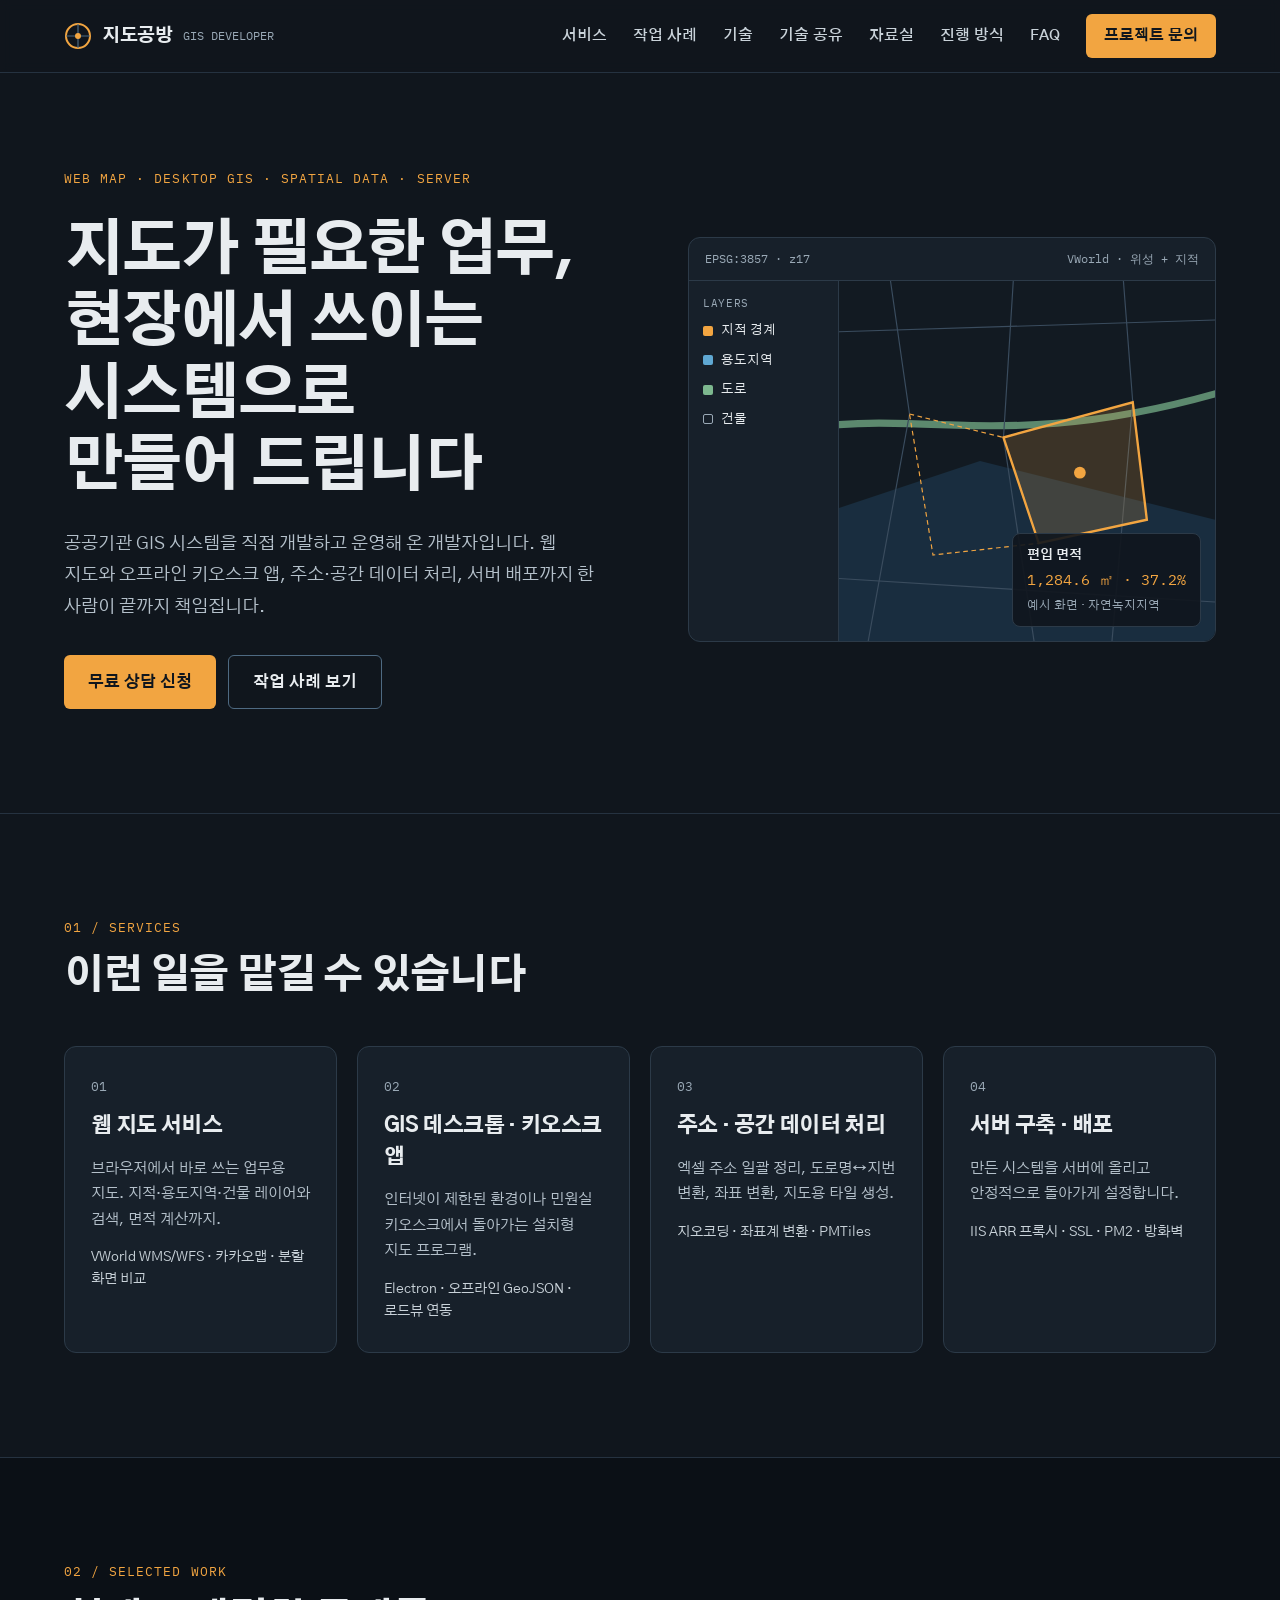
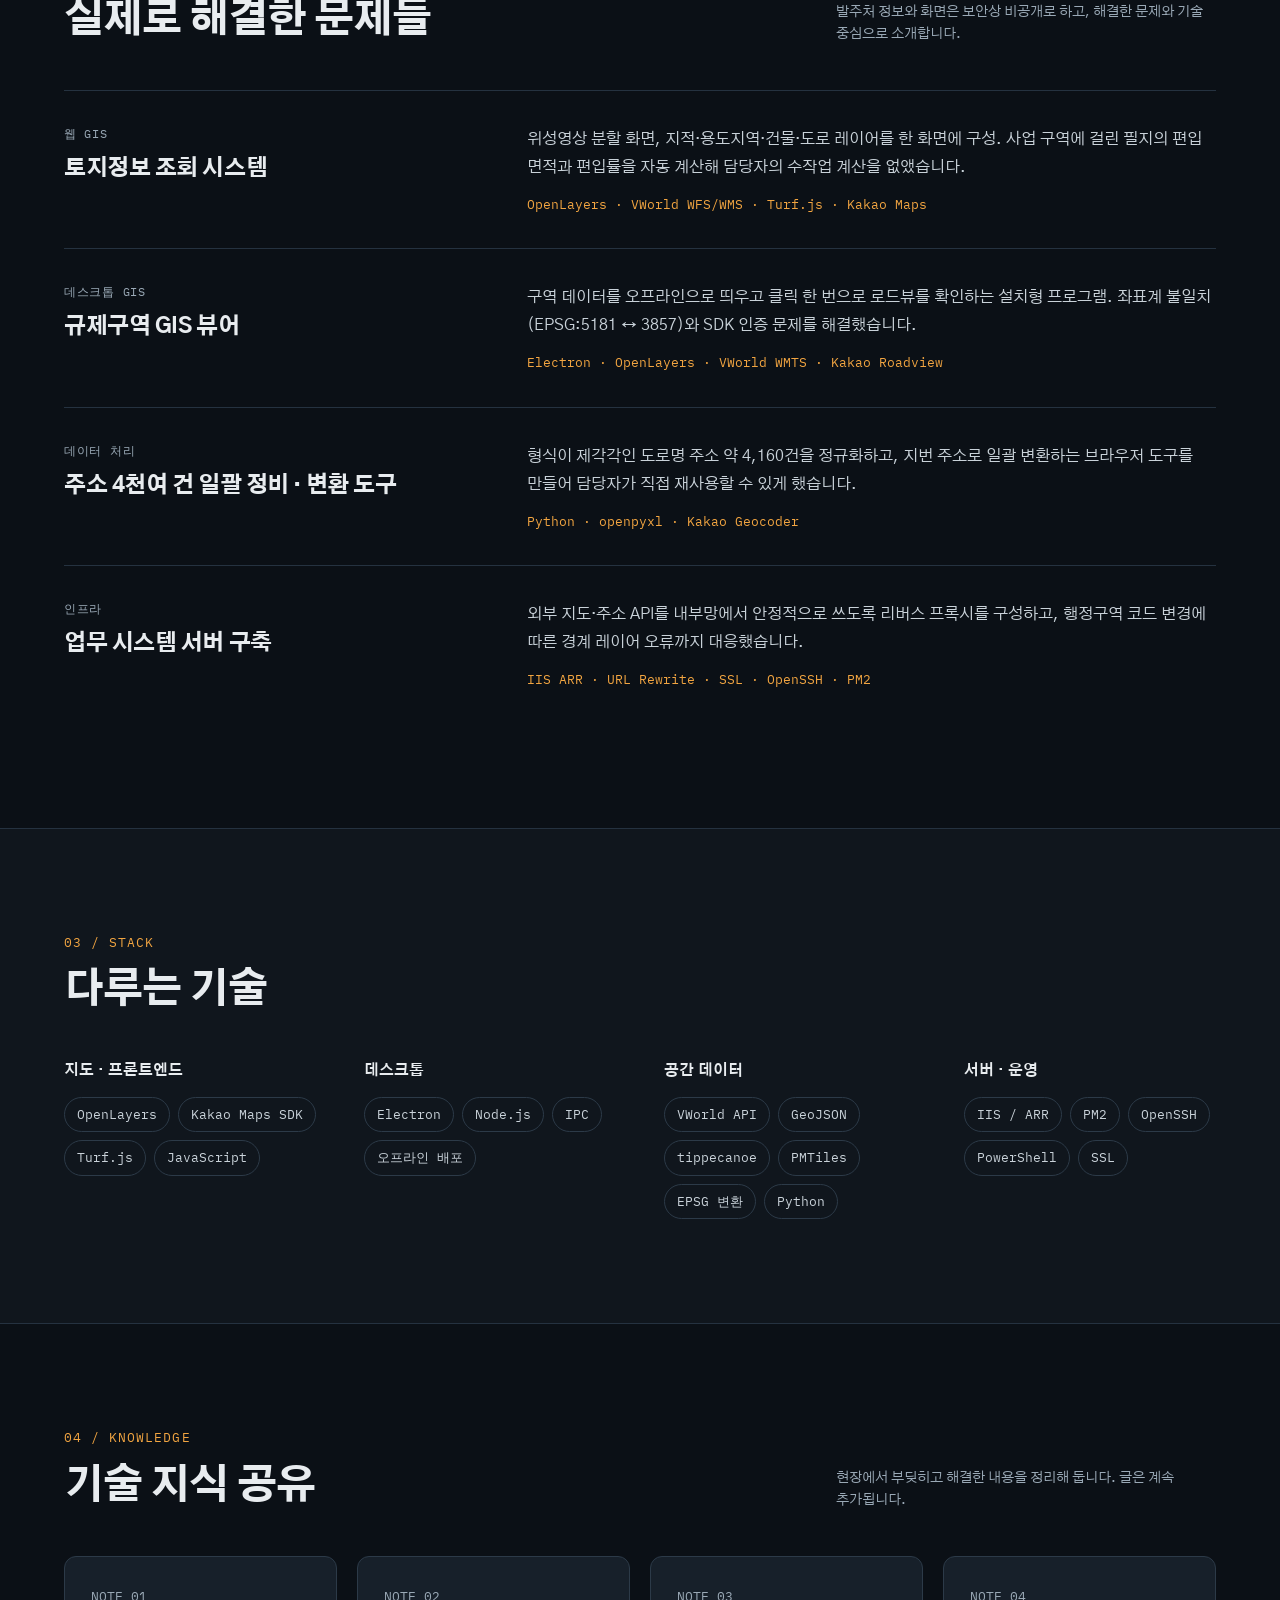
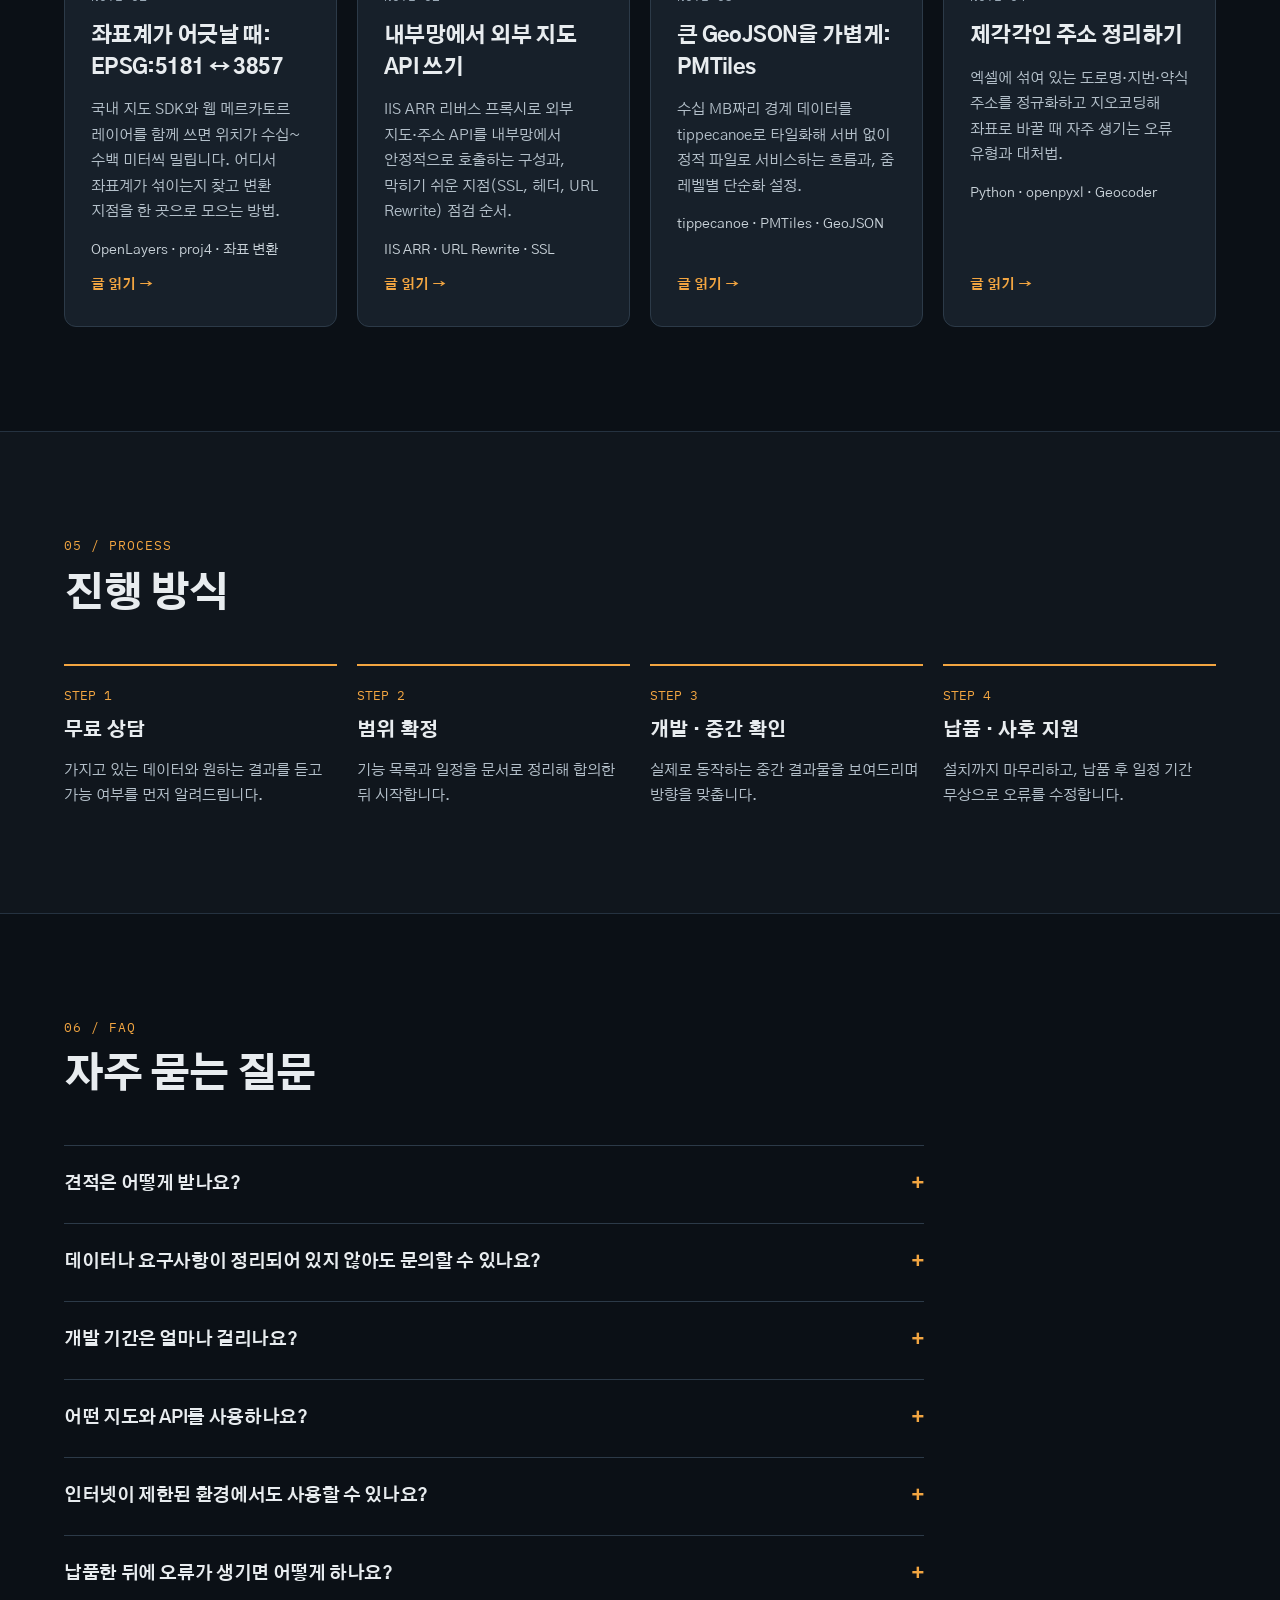
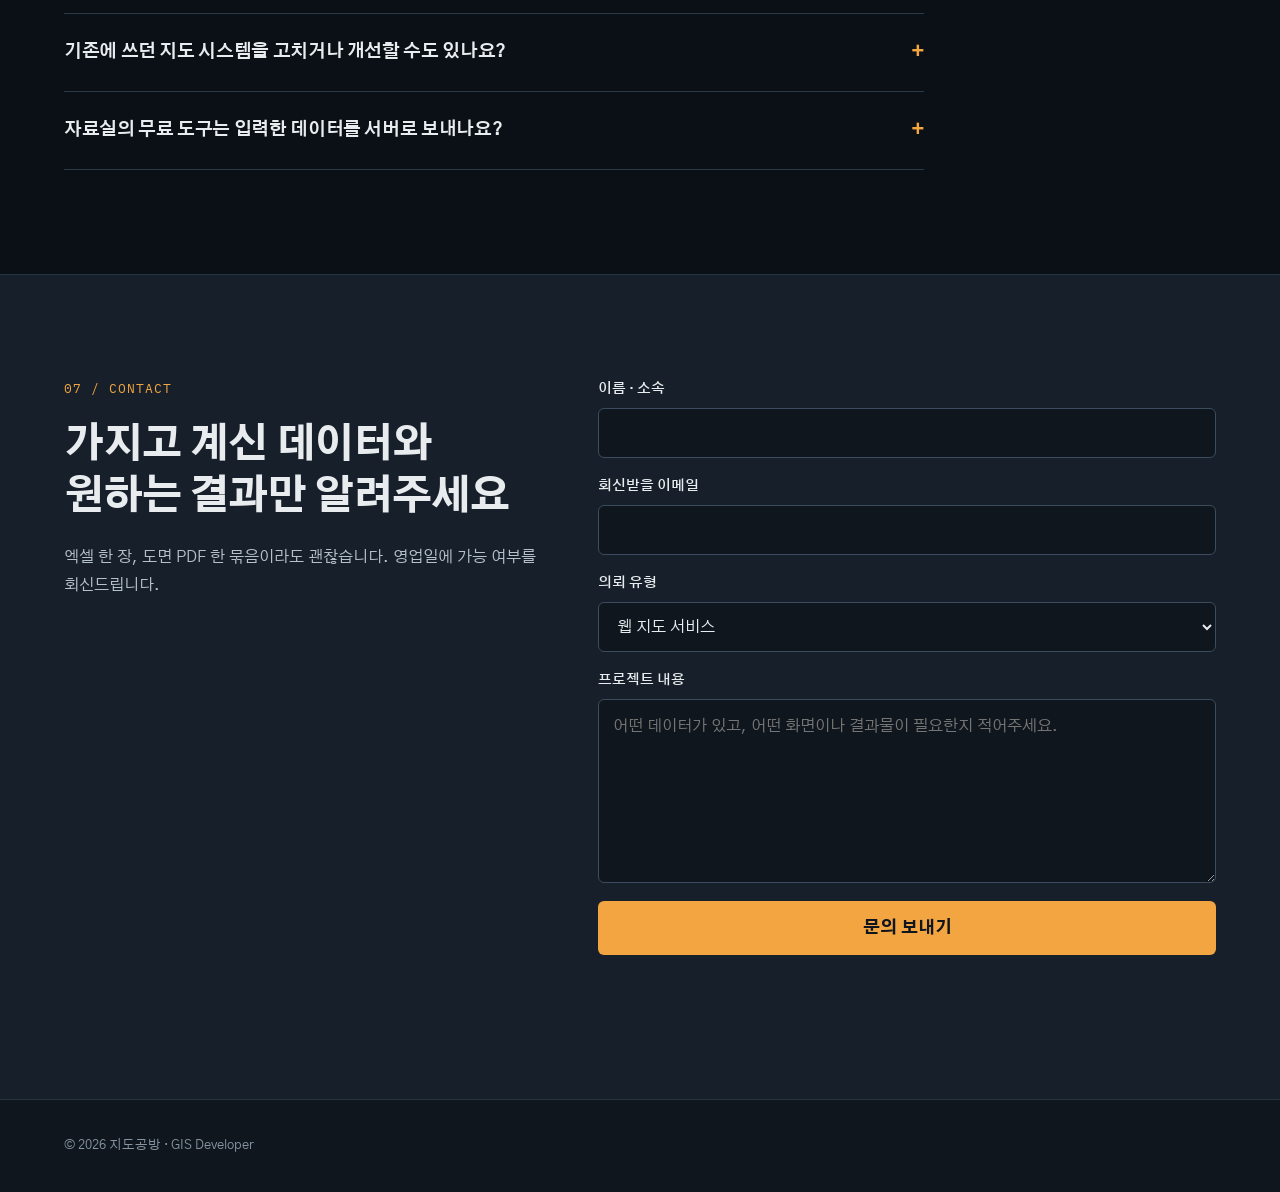
==== commit 95545d06: "Add FAQ section with FAQPage schema Co-Authored-By: Claude Sonnet 5.5 <noreply@anthropic.com>" ====
--- a/public/index.html
+++ b/public/index.html
@@ -17,7 +17,7 @@
 <meta name="twitter:card" content="summary_large_image">
 <!-- 검색엔진 소유 확인 태그: 구글 서치 콘솔 / 네이버 서치어드바이저에서 받은 meta 태그를 아래 두 줄 대신 붙여넣으세요 -->
 <!-- <meta name="google-site-verification" content="여기에_구글_코드"> -->
-<!-- <meta name="naver-site-verification" content="여기에_네이버_코드"> -->
+<meta name="naver-site-verification" content="95cd762a9f15d47ecaf4e651d072d7f9d1d2ad84" />
 <script type="application/ld+json">
 {
   "@context": "https://schema.org",
@@ -29,6 +29,9 @@
   "areaServed": "KR",
   "knowsAbout": ["GIS", "OpenLayers", "VWorld", "Kakao Maps", "Electron", "지오코딩", "좌표계 변환", "PMTiles"]
 }
+</script>
+<script type="application/ld+json">
+{"@context": "https://schema.org", "@type": "FAQPage", "mainEntity": [{"@type": "Question", "name": "견적은 어떻게 받나요?", "acceptedAnswer": {"@type": "Answer", "text": "문의 폼에 필요한 기능과 가지고 계신 데이터를 적어 주시면, 범위를 확인한 뒤 기능 목록·일정·금액을 문서로 정리해 보내 드립니다. 합의한 범위가 확정된 다음에 작업을 시작합니다. 상담과 견적 확인은 무료입니다."}}, {"@type": "Question", "name": "데이터나 요구사항이 정리되어 있지 않아도 문의할 수 있나요?", "acceptedAnswer": {"@type": "Answer", "text": "네. 엑셀 한 장, 도면 PDF 한 묶음, 혹은 “이런 지도가 필요하다”는 설명만으로도 괜찮습니다. 어떤 데이터가 있고 어떤 결과물이 필요한지 함께 정리해 드립니다."}}, {"@type": "Question", "name": "개발 기간은 얼마나 걸리나요?", "acceptedAnswer": {"@type": "Answer", "text": "범위에 따라 다릅니다. 주소 일괄 정리나 좌표 변환 같은 데이터 작업은 비교적 짧고, 웹 지도 서비스나 설치형 프로그램은 기능 수에 따라 달라집니다. 견적서에 일정을 함께 적어 드리고, 중간 결과물을 보여 드리며 진행합니다."}}, {"@type": "Question", "name": "어떤 지도와 API를 사용하나요?", "acceptedAnswer": {"@type": "Answer", "text": "OpenLayers와 카카오맵 SDK를 기본으로, 브이월드(VWorld) WMS/WFS·WMTS 같은 공공 지도 서비스와 연동합니다. 사용하시는 서비스가 정해져 있다면 그에 맞춰 구성합니다."}}, {"@type": "Question", "name": "인터넷이 제한된 환경에서도 사용할 수 있나요?", "acceptedAnswer": {"@type": "Answer", "text": "가능합니다. 오프라인 데이터를 담은 설치형(Electron) 프로그램으로 만들거나, 내부망 서버에서 외부 API를 중계하는 방식으로 구성할 수 있습니다. 환경에 따라 적합한 방식을 제안해 드립니다."}}, {"@type": "Question", "name": "납품한 뒤에 오류가 생기면 어떻게 하나요?", "acceptedAnswer": {"@type": "Answer", "text": "납품 후 일정 기간 동안은 무상으로 오류를 수정합니다. 기능 추가나 범위 밖 변경은 별도로 협의합니다."}}, {"@type": "Question", "name": "기존에 쓰던 지도 시스템을 고치거나 개선할 수도 있나요?", "acceptedAnswer": {"@type": "Answer", "text": "가능합니다. 현재 구조와 문제 상황을 먼저 확인한 뒤, 수정으로 해결할지 일부를 다시 만들지 판단해서 말씀드립니다."}}, {"@type": "Question", "name": "자료실의 무료 도구는 입력한 데이터를 서버로 보내나요?", "acceptedAnswer": {"@type": "Answer", "text": "좌표계 변환기, 면적 단위 변환기, 주소 정리 도구는 브라우저 안에서만 계산하며 입력한 내용을 서버로 전송하지 않습니다. 도로명 → 지번 변환기는 카카오 지도 API로 주소를 조회하므로, 해당 서비스로 주소가 전달됩니다."}}]}
 </script>
 <link rel="icon" href="favicon.svg" type="image/svg+xml">
 <link rel="preconnect" href="https://fonts.googleapis.com">
@@ -51,6 +54,7 @@
       <a href="#notes">기술 공유</a>
       <a href="resources.html">자료실</a>
       <a href="#process">진행 방식</a>
+      <a href="#faq">FAQ</a>
       <a class="btn btn-primary" href="#contact">프로젝트 문의</a>
     </nav>
   </div>
@@ -156,10 +160,26 @@
     </div>
   </section>
 
+  <section id="faq" class="section deep">
+    <div class="wrap">
+      <div class="head"><span class="eyebrow">06 / FAQ</span><h2>자주 묻는 질문</h2></div>
+      <div class="faq">
+        <details class="qa"><summary>견적은 어떻게 받나요?</summary><p>문의 폼에 필요한 기능과 가지고 계신 데이터를 적어 주시면, 범위를 확인한 뒤 기능 목록·일정·금액을 문서로 정리해 보내 드립니다. 합의한 범위가 확정된 다음에 작업을 시작합니다. 상담과 견적 확인은 무료입니다.</p></details>
+        <details class="qa"><summary>데이터나 요구사항이 정리되어 있지 않아도 문의할 수 있나요?</summary><p>네. 엑셀 한 장, 도면 PDF 한 묶음, 혹은 “이런 지도가 필요하다”는 설명만으로도 괜찮습니다. 어떤 데이터가 있고 어떤 결과물이 필요한지 함께 정리해 드립니다.</p></details>
+        <details class="qa"><summary>개발 기간은 얼마나 걸리나요?</summary><p>범위에 따라 다릅니다. 주소 일괄 정리나 좌표 변환 같은 데이터 작업은 비교적 짧고, 웹 지도 서비스나 설치형 프로그램은 기능 수에 따라 달라집니다. 견적서에 일정을 함께 적어 드리고, 중간 결과물을 보여 드리며 진행합니다.</p></details>
+        <details class="qa"><summary>어떤 지도와 API를 사용하나요?</summary><p>OpenLayers와 카카오맵 SDK를 기본으로, 브이월드(VWorld) WMS/WFS·WMTS 같은 공공 지도 서비스와 연동합니다. 사용하시는 서비스가 정해져 있다면 그에 맞춰 구성합니다.</p></details>
+        <details class="qa"><summary>인터넷이 제한된 환경에서도 사용할 수 있나요?</summary><p>가능합니다. 오프라인 데이터를 담은 설치형(Electron) 프로그램으로 만들거나, 내부망 서버에서 외부 API를 중계하는 방식으로 구성할 수 있습니다. 환경에 따라 적합한 방식을 제안해 드립니다.</p></details>
+        <details class="qa"><summary>납품한 뒤에 오류가 생기면 어떻게 하나요?</summary><p>납품 후 일정 기간 동안은 무상으로 오류를 수정합니다. 기능 추가나 범위 밖 변경은 별도로 협의합니다.</p></details>
+        <details class="qa"><summary>기존에 쓰던 지도 시스템을 고치거나 개선할 수도 있나요?</summary><p>가능합니다. 현재 구조와 문제 상황을 먼저 확인한 뒤, 수정으로 해결할지 일부를 다시 만들지 판단해서 말씀드립니다.</p></details>
+        <details class="qa"><summary>자료실의 무료 도구는 입력한 데이터를 서버로 보내나요?</summary><p>좌표계 변환기, 면적 단위 변환기, 주소 정리 도구는 브라우저 안에서만 계산하며 입력한 내용을 서버로 전송하지 않습니다. 도로명 → 지번 변환기는 카카오 지도 API로 주소를 조회하므로, 해당 서비스로 주소가 전달됩니다.</p></details>
+      </div>
+    </div>
+  </section>
+
   <section id="contact" class="section panel">
     <div class="wrap contact">
       <div class="contact-l">
-        <span class="eyebrow">06 / CONTACT</span>
+        <span class="eyebrow">07 / CONTACT</span>
         <h2>가지고 계신 데이터와<br>원하는 결과만 알려주세요</h2>
         <p>엑셀 한 장, 도면 PDF 한 묶음이라도 괜찮습니다. 영업일에 가능 여부를 회신드립니다.</p>
       </div>
--- a/public/style.css
+++ b/public/style.css
@@ -23,6 +23,9 @@
 .btn-primary:hover{background:var(--accent-hi);color:var(--bg)}
 .btn-ghost{color:var(--text);border:1.5px solid var(--steel)}
 .btn-ghost:hover{color:var(--text);border-color:var(--accent)}
+button.btn{font-family:inherit}
+button.btn-ghost{background:transparent;color:var(--text)}
+button.btn-ghost:hover{background:rgba(242,165,65,.08);color:var(--text)}
 :focus-visible{outline:2px solid var(--accent);outline-offset:3px}
 
 /* header */
@@ -183,3 +186,42 @@
 .more-notes a{color:var(--text-2);text-decoration:none}
 .more-notes a:hover{color:var(--accent)}
 .card .more{margin-top:auto;font-weight:700;font-size:14px;text-decoration:none}
+
+/* tools */
+.back-link{display:block;width:fit-content;margin-bottom:24px;font-size:14px;color:var(--muted);text-decoration:none}
+.back-link:hover{color:var(--accent)}
+.tool-title{font-size:clamp(28px,4vw,40px);font-weight:800;line-height:1.3}
+.tool-lead{margin:0;font-size:17px;line-height:1.75;color:var(--text-3);max-width:720px}
+.tool-box{background:var(--panel);border:1px solid var(--line-2);border-radius:12px;padding:24px}
+.tool-box + .tool-box{margin-top:20px}
+.tool-row{display:flex;flex-wrap:wrap;gap:16px 20px;align-items:flex-end}
+.tool-row .field{flex:1 1 200px;min-width:0}
+.tool-box textarea{width:100%;min-height:180px;font-family:var(--mono);font-size:14px;line-height:1.7}
+.tool-actions{display:flex;flex-wrap:wrap;gap:10px;margin-top:16px}
+.tool-actions .btn{min-height:44px;padding:10px 18px;font-size:15px;cursor:pointer;font-family:inherit}
+.tool-hint{margin:12px 0 0;font-size:14px;line-height:1.7;color:var(--muted)}
+.tool-warn{margin:12px 0 0;font-size:14px;line-height:1.7;color:#FFC678}
+.checks{display:flex;flex-wrap:wrap;gap:10px 22px;margin:4px 0 0}
+.checks label{display:flex;align-items:center;gap:8px;font-weight:500;font-size:15px;color:var(--text-2);cursor:pointer}
+.checks input{width:18px;height:18px;accent-color:var(--accent)}
+.res-wrap{overflow-x:auto;margin-top:16px;border:1px solid var(--line-2);border-radius:8px;background:var(--bg)}
+.res{width:100%;border-collapse:collapse;font-size:14px;font-family:var(--mono)}
+.res th{position:sticky;top:0;text-align:left;padding:10px 12px;background:var(--panel);color:var(--text);border-bottom:1px solid var(--line-2);white-space:nowrap;font-family:'Gothic A1',sans-serif}
+.res td{padding:9px 12px;border-bottom:1px solid var(--line);color:var(--text-2);vertical-align:top;word-break:break-all}
+.res tr.chg td.after{color:var(--accent-hi)}
+.res tr.bad td{color:#FF9B8A}
+.res-scroll{max-height:420px;overflow:auto}
+.summary{margin-top:14px;font-family:var(--mono);font-size:13px;color:var(--muted)}
+.big{font-family:var(--mono);font-size:22px;color:var(--accent)}
+.note-list{margin:28px 0 0;padding-left:20px;color:var(--text-3);font-size:15px;line-height:1.85}
+.note-list li{margin-bottom:6px}
+
+/* faq */
+.faq{max-width:860px;border-top:1px solid var(--line-2)}
+.qa{border-bottom:1px solid var(--line-2)}
+.qa summary{list-style:none;cursor:pointer;display:flex;justify-content:space-between;align-items:center;gap:20px;padding:22px 0;font-size:18px;font-weight:700;letter-spacing:-.02em;color:var(--text)}
+.qa summary::-webkit-details-marker{display:none}
+.qa summary::after{content:"+";flex-shrink:0;font-family:var(--mono);font-size:22px;color:var(--accent);transition:transform .2s}
+.qa[open] summary::after{content:"\2212"}
+.qa summary:hover{color:var(--accent-hi)}
+.qa p{margin:0 0 24px;padding-right:40px;font-size:16px;line-height:1.85;color:var(--text-3)}
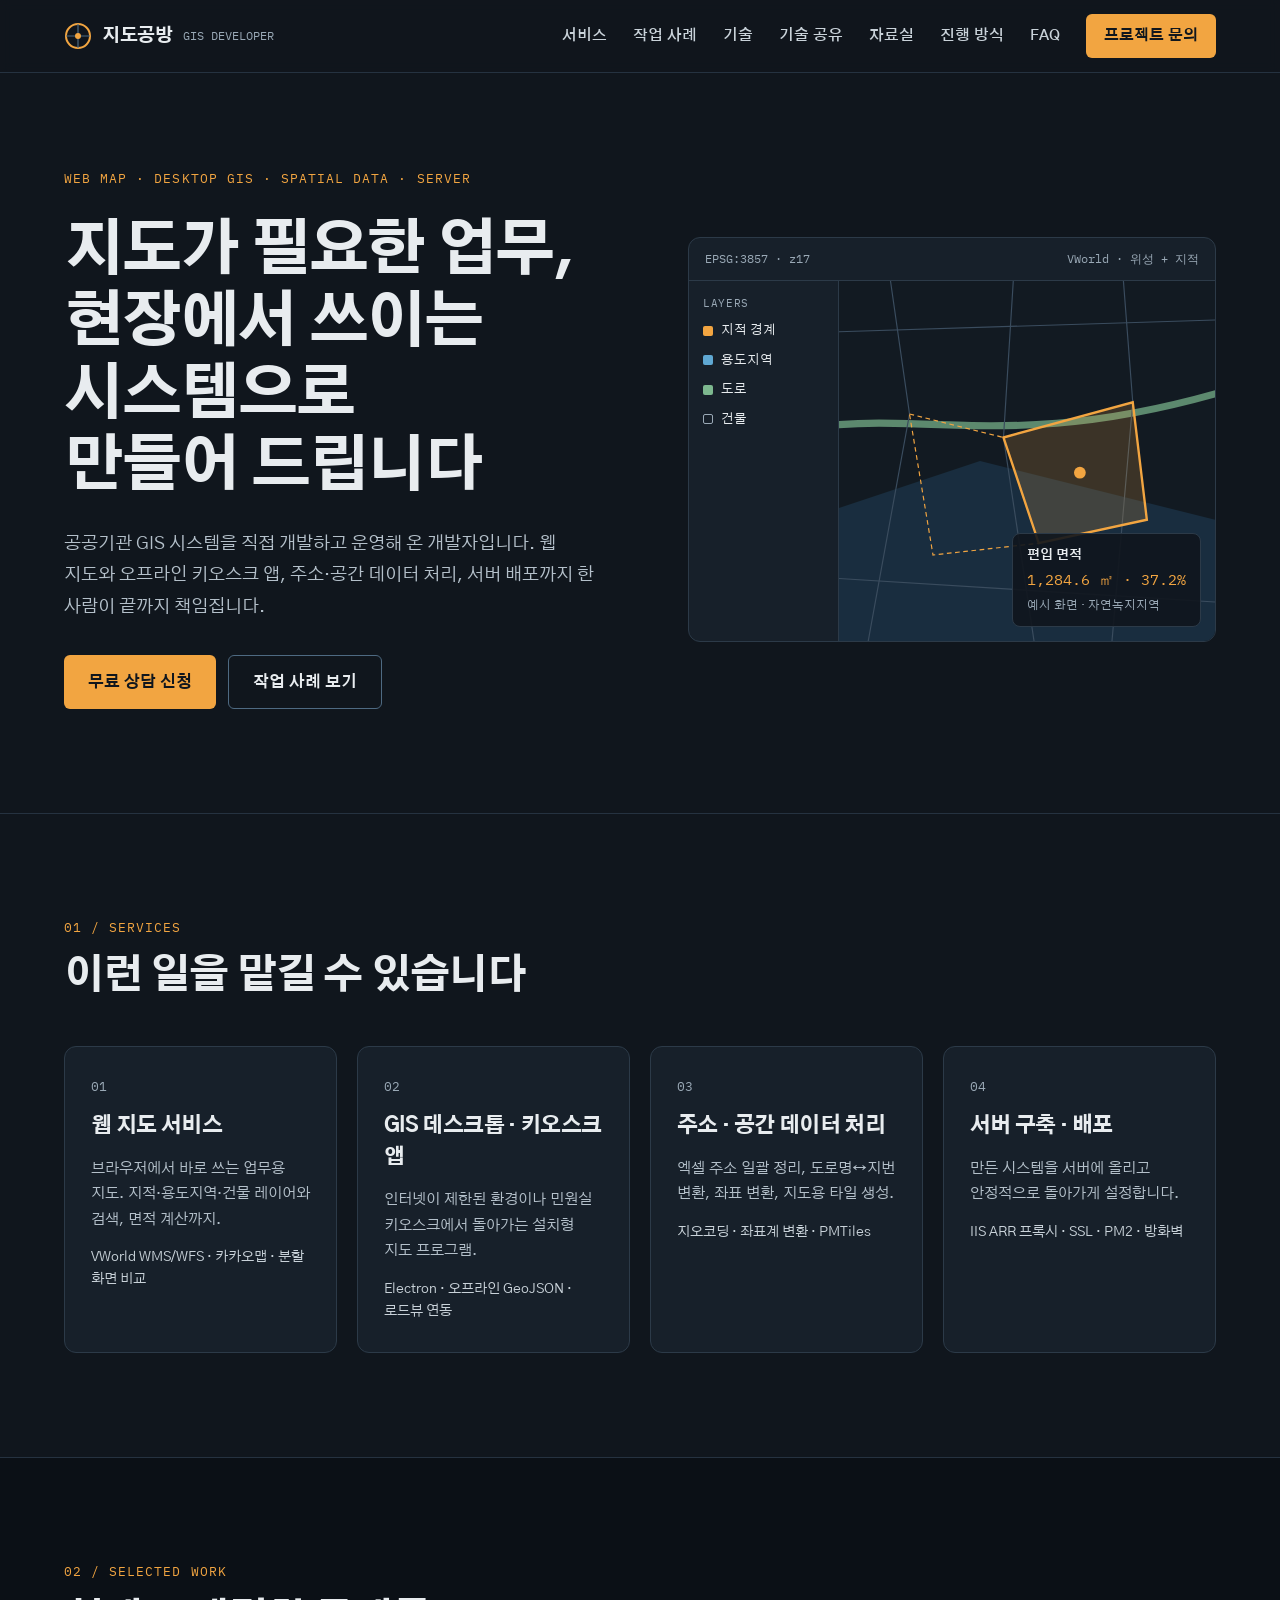
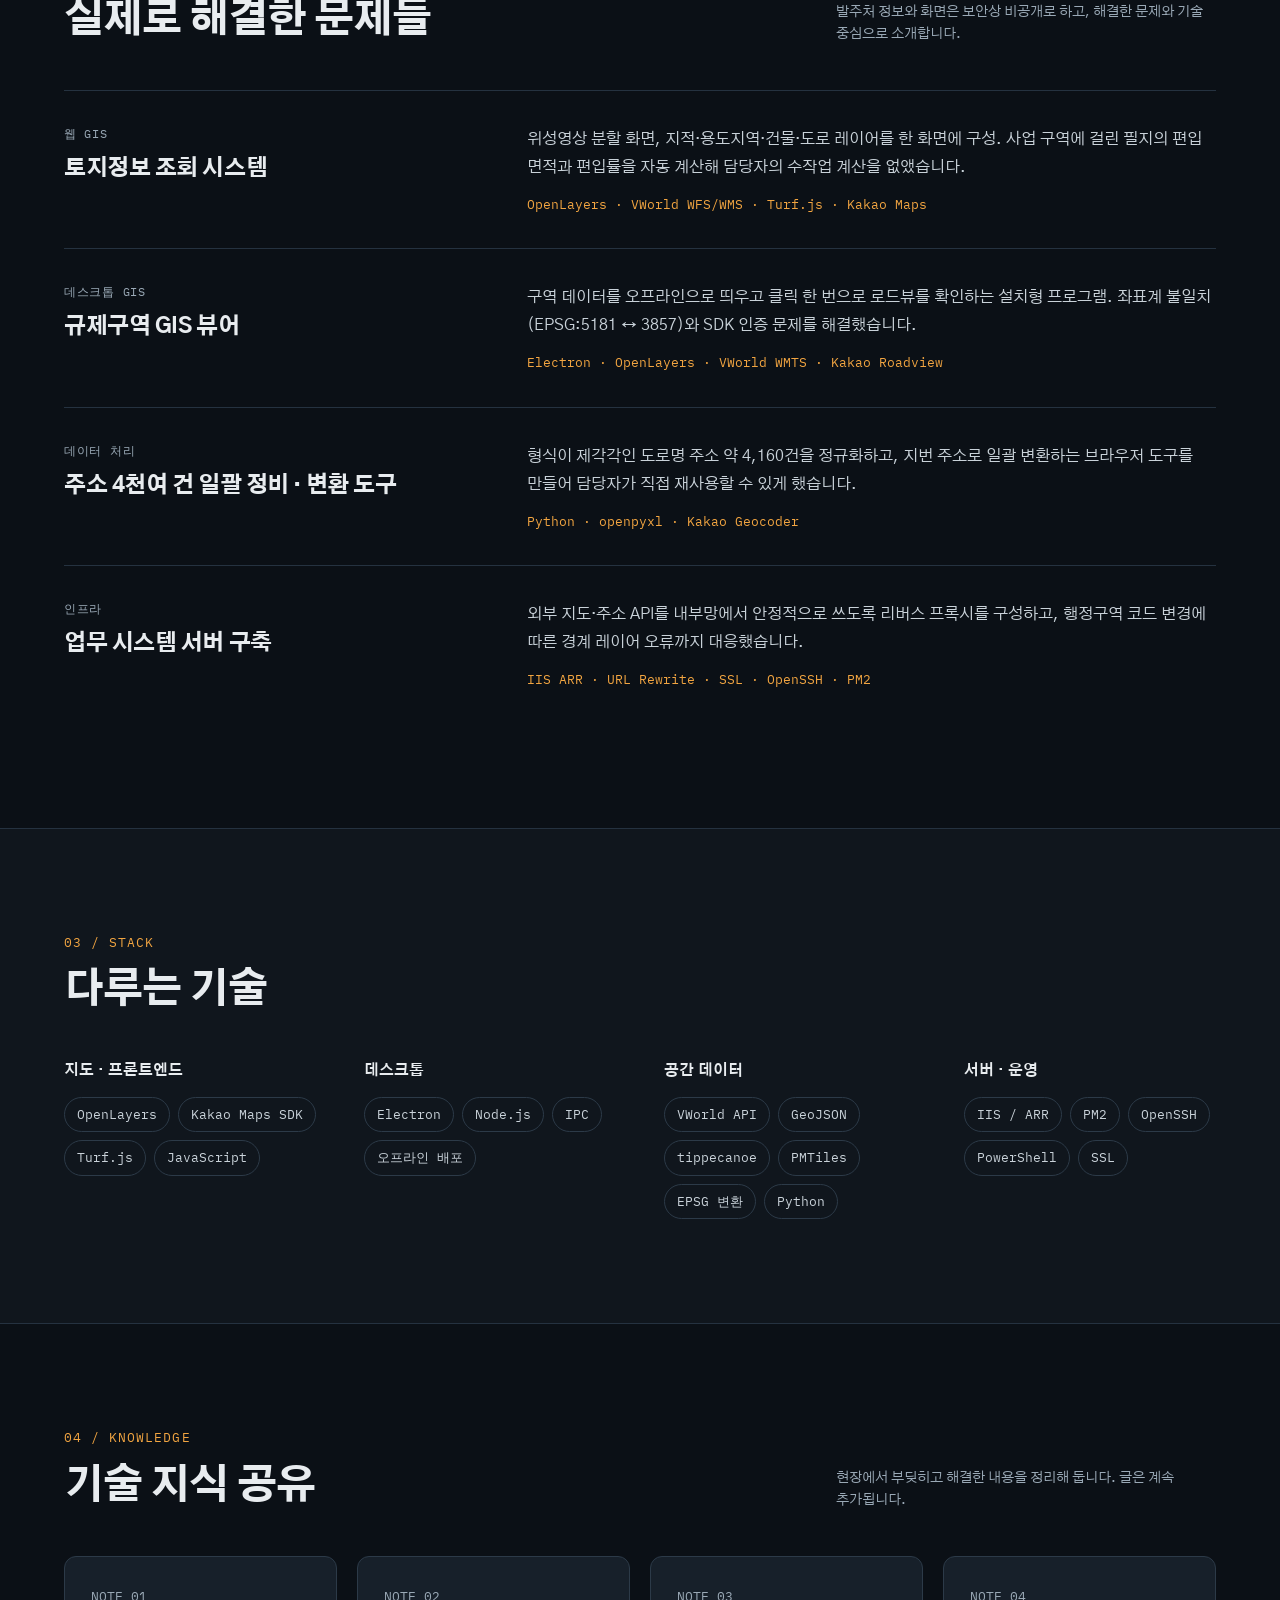
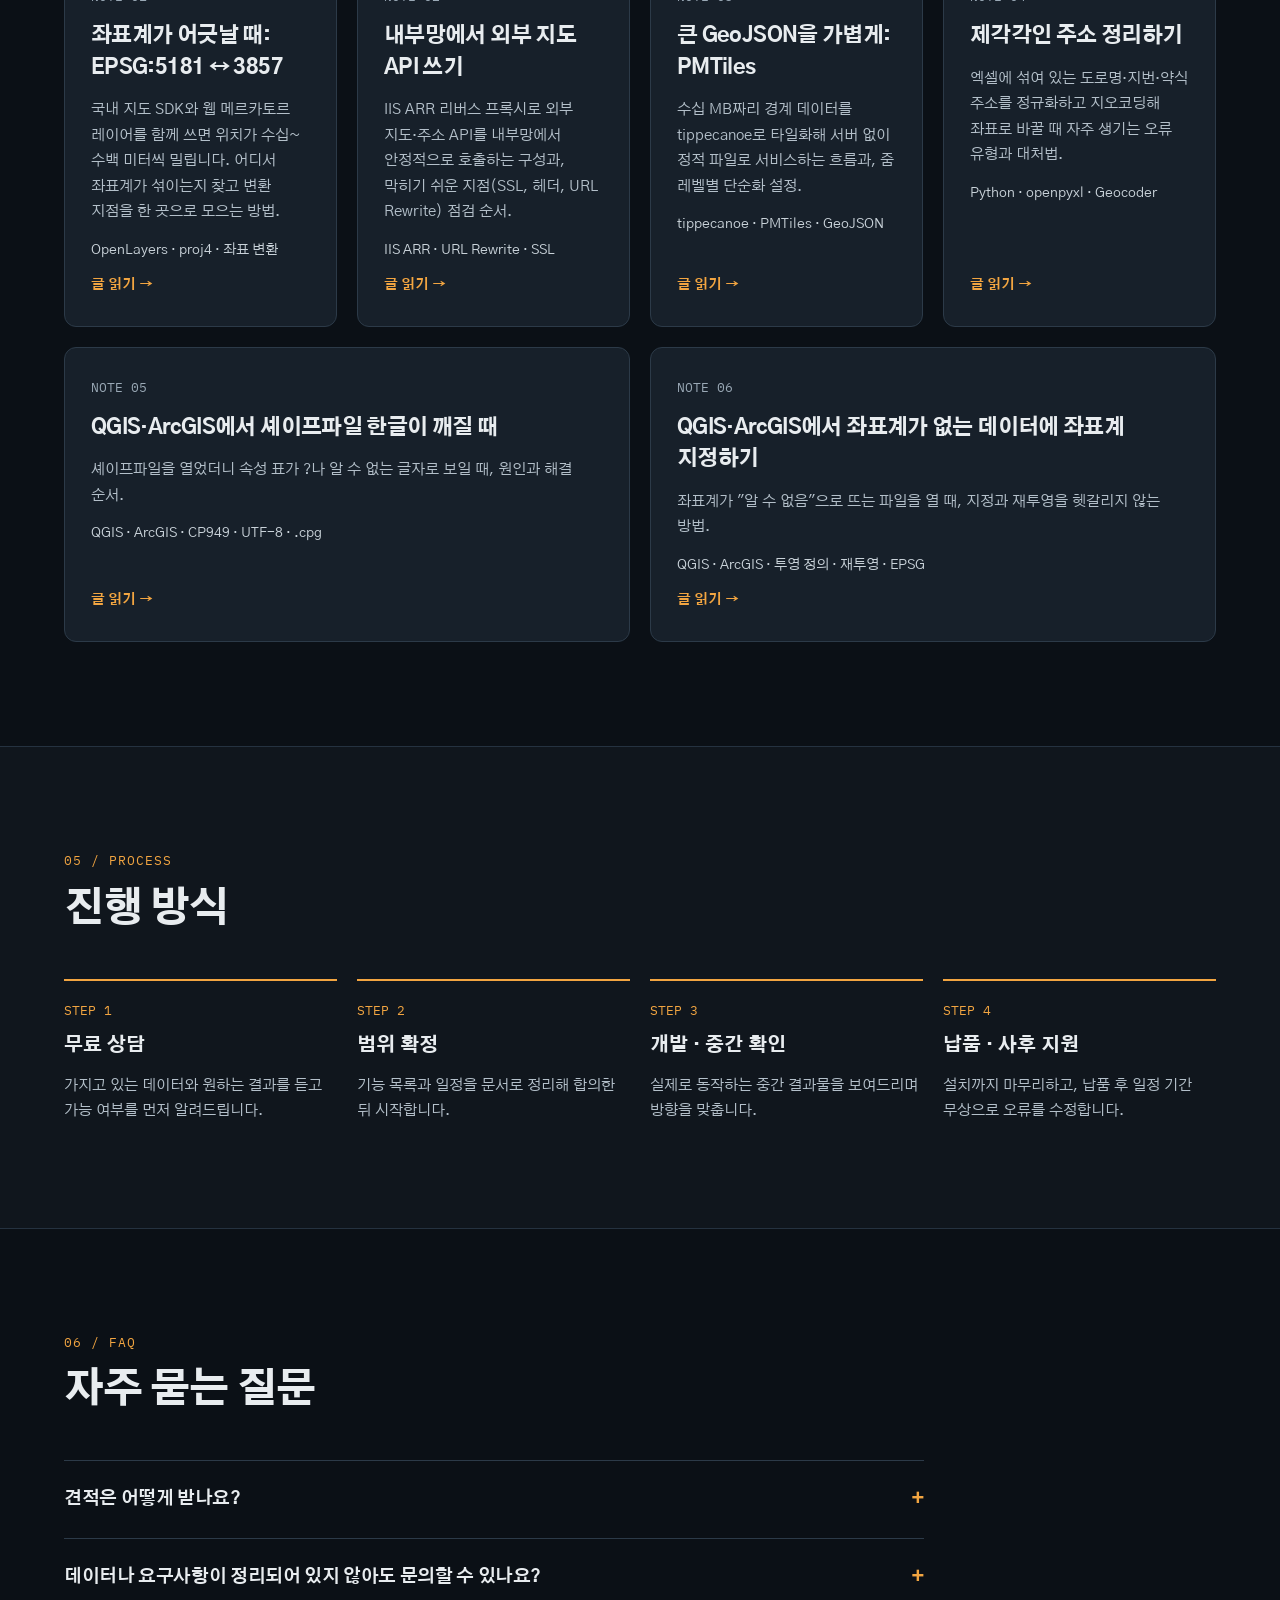
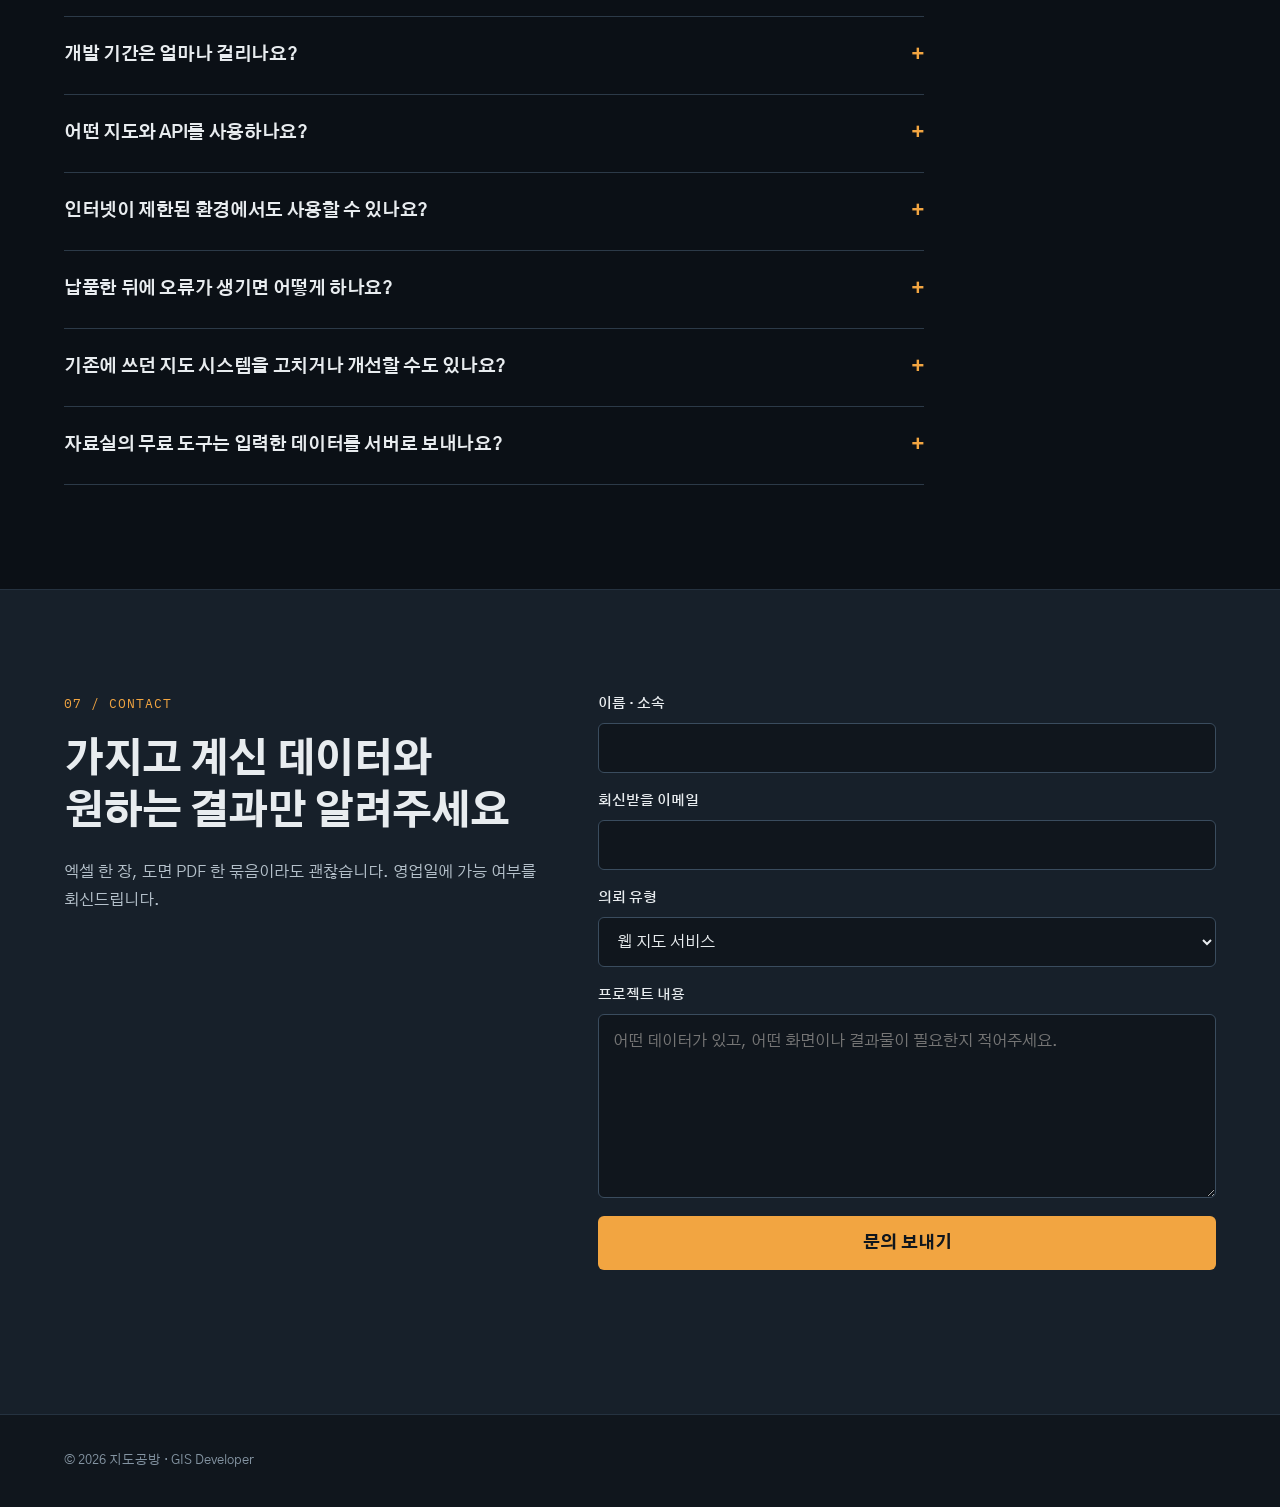
==== commit 089bdced: "Add ArcGIS/QGIS notes on shapefile encoding and defining CRS Co-Authored-By: Claude Sonnet 5.5 <nore" ====
--- a/public/index.html
+++ b/public/index.html
@@ -3,11 +3,11 @@
 <head>
 <meta charset="utf-8">
 <meta name="viewport" content="width=device-width, initial-scale=1">
-<title>GIS 개발 외주 · 웹 지도 · 공간데이터 처리 | 지도공방</title>
-<meta name="description" content="웹 지도 서비스, GIS 데스크톱·키오스크 앱, 주소 일괄 변환·지오코딩, 좌표계 변환, 서버 구축까지. 공공기관 GIS 시스템을 개발·운영해 온 개발자에게 맡기세요.">
-<meta name="keywords" content="GIS 개발, GIS 외주, 웹 지도 개발, 지도 개발 외주, OpenLayers, 브이월드, VWorld, 카카오맵 API, 주소 지번 변환, 지오코딩, 좌표 변환, 공간데이터 처리, Electron 지도">
+<title>지도공방 | GIS 개발 외주 · 웹 지도 · 공간데이터 처리</title>
+<meta name="description" content="지도공방은 웹 지도 서비스, GIS 데스크톱·키오스크 앱, 주소 일괄 변환·지오코딩, 좌표계 변환, 서버 구축까지. 공공기관 GIS 시스템을 개발·운영해 온 개발자에게 맡기세요.">
+<meta name="keywords" content="지도공방, GIS 개발, ArcGIS, QGIS, 셰이프파일, GIS 외주, 웹 지도 개발, 지도 개발 외주, OpenLayers, 브이월드, VWorld, 카카오맵 API, 주소 지번 변환, 지오코딩, 좌표 변환, 공간데이터 처리, Electron 지도">
 <link rel="canonical" href="https://gis-portfolio.bdong8896.workers.dev/">
-<meta property="og:title" content="GIS 개발 외주 · 웹 지도 · 공간데이터 처리 | 지도공방">
+<meta property="og:title" content="지도공방 | GIS 개발 외주 · 웹 지도 · 공간데이터 처리">
 <meta property="og:description" content="지도가 필요한 업무, 현장에서 쓰이는 시스템으로 만들어 드립니다.">
 <meta property="og:type" content="website">
 <meta property="og:url" content="https://gis-portfolio.bdong8896.workers.dev/">
@@ -33,6 +33,9 @@
 <script type="application/ld+json">
 {"@context": "https://schema.org", "@type": "FAQPage", "mainEntity": [{"@type": "Question", "name": "견적은 어떻게 받나요?", "acceptedAnswer": {"@type": "Answer", "text": "문의 폼에 필요한 기능과 가지고 계신 데이터를 적어 주시면, 범위를 확인한 뒤 기능 목록·일정·금액을 문서로 정리해 보내 드립니다. 합의한 범위가 확정된 다음에 작업을 시작합니다. 상담과 견적 확인은 무료입니다."}}, {"@type": "Question", "name": "데이터나 요구사항이 정리되어 있지 않아도 문의할 수 있나요?", "acceptedAnswer": {"@type": "Answer", "text": "네. 엑셀 한 장, 도면 PDF 한 묶음, 혹은 “이런 지도가 필요하다”는 설명만으로도 괜찮습니다. 어떤 데이터가 있고 어떤 결과물이 필요한지 함께 정리해 드립니다."}}, {"@type": "Question", "name": "개발 기간은 얼마나 걸리나요?", "acceptedAnswer": {"@type": "Answer", "text": "범위에 따라 다릅니다. 주소 일괄 정리나 좌표 변환 같은 데이터 작업은 비교적 짧고, 웹 지도 서비스나 설치형 프로그램은 기능 수에 따라 달라집니다. 견적서에 일정을 함께 적어 드리고, 중간 결과물을 보여 드리며 진행합니다."}}, {"@type": "Question", "name": "어떤 지도와 API를 사용하나요?", "acceptedAnswer": {"@type": "Answer", "text": "OpenLayers와 카카오맵 SDK를 기본으로, 브이월드(VWorld) WMS/WFS·WMTS 같은 공공 지도 서비스와 연동합니다. 사용하시는 서비스가 정해져 있다면 그에 맞춰 구성합니다."}}, {"@type": "Question", "name": "인터넷이 제한된 환경에서도 사용할 수 있나요?", "acceptedAnswer": {"@type": "Answer", "text": "가능합니다. 오프라인 데이터를 담은 설치형(Electron) 프로그램으로 만들거나, 내부망 서버에서 외부 API를 중계하는 방식으로 구성할 수 있습니다. 환경에 따라 적합한 방식을 제안해 드립니다."}}, {"@type": "Question", "name": "납품한 뒤에 오류가 생기면 어떻게 하나요?", "acceptedAnswer": {"@type": "Answer", "text": "납품 후 일정 기간 동안은 무상으로 오류를 수정합니다. 기능 추가나 범위 밖 변경은 별도로 협의합니다."}}, {"@type": "Question", "name": "기존에 쓰던 지도 시스템을 고치거나 개선할 수도 있나요?", "acceptedAnswer": {"@type": "Answer", "text": "가능합니다. 현재 구조와 문제 상황을 먼저 확인한 뒤, 수정으로 해결할지 일부를 다시 만들지 판단해서 말씀드립니다."}}, {"@type": "Question", "name": "자료실의 무료 도구는 입력한 데이터를 서버로 보내나요?", "acceptedAnswer": {"@type": "Answer", "text": "좌표계 변환기, 면적 단위 변환기, 주소 정리 도구는 브라우저 안에서만 계산하며 입력한 내용을 서버로 전송하지 않습니다. 도로명 → 지번 변환기는 카카오 지도 API로 주소를 조회하므로, 해당 서비스로 주소가 전달됩니다."}}]}
 </script>
+<script type="application/ld+json">
+{"@context":"https://schema.org","@type":"WebSite","name":"지도공방","alternateName":["지도공방 GIS","지도공방 GIS 개발"],"url":"https://gis-portfolio.bdong8896.workers.dev/","inLanguage":"ko"}
+</script>
 <link rel="icon" href="favicon.svg" type="image/svg+xml">
 <link rel="preconnect" href="https://fonts.googleapis.com">
 <link rel="preconnect" href="https://fonts.gstatic.com" crossorigin>
@@ -144,6 +147,8 @@
         <article class="card"><span class="no">NOTE 02</span><h3>내부망에서 외부 지도 API 쓰기</h3><p>IIS ARR 리버스 프록시로 외부 지도·주소 API를 내부망에서 안정적으로 호출하는 구성과, 막히기 쉬운 지점(SSL, 헤더, URL Rewrite) 점검 순서.</p><span class="ex">IIS ARR · URL Rewrite · SSL</span><a class="more" href="notes/iis-arr-proxy.html">글 읽기 →</a></article>
         <article class="card"><span class="no">NOTE 03</span><h3>큰 GeoJSON을 가볍게: PMTiles</h3><p>수십 MB짜리 경계 데이터를 tippecanoe로 타일화해 서버 없이 정적 파일로 서비스하는 흐름과, 줌 레벨별 단순화 설정.</p><span class="ex">tippecanoe · PMTiles · GeoJSON</span><a class="more" href="notes/geojson-to-pmtiles.html">글 읽기 →</a></article>
         <article class="card"><span class="no">NOTE 04</span><h3>제각각인 주소 정리하기</h3><p>엑셀에 섞여 있는 도로명·지번·약식 주소를 정규화하고 지오코딩해 좌표로 바꿀 때 자주 생기는 오류 유형과 대처법.</p><span class="ex">Python · openpyxl · Geocoder</span><a class="more" href="notes/address-cleanup.html">글 읽기 →</a></article>
+        <article class="card"><span class="no">NOTE 05</span><h3>QGIS·ArcGIS에서 셰이프파일 한글이 깨질 때</h3><p>셰이프파일을 열었더니 속성 표가 ?나 알 수 없는 글자로 보일 때, 원인과 해결 순서.</p><span class="ex">QGIS · ArcGIS · CP949 · UTF-8 · .cpg</span><a class="more" href="notes/shp-korean-encoding.html">글 읽기 →</a></article>
+        <article class="card"><span class="no">NOTE 06</span><h3>QGIS·ArcGIS에서 좌표계가 없는 데이터에 좌표계 지정하기</h3><p>좌표계가 "알 수 없음"으로 뜨는 파일을 열 때, 지정과 재투영을 헷갈리지 않는 방법.</p><span class="ex">QGIS · ArcGIS · 투영 정의 · 재투영 · EPSG</span><a class="more" href="notes/define-vs-reproject.html">글 읽기 →</a></article>
       </div>
     </div>
   </section>
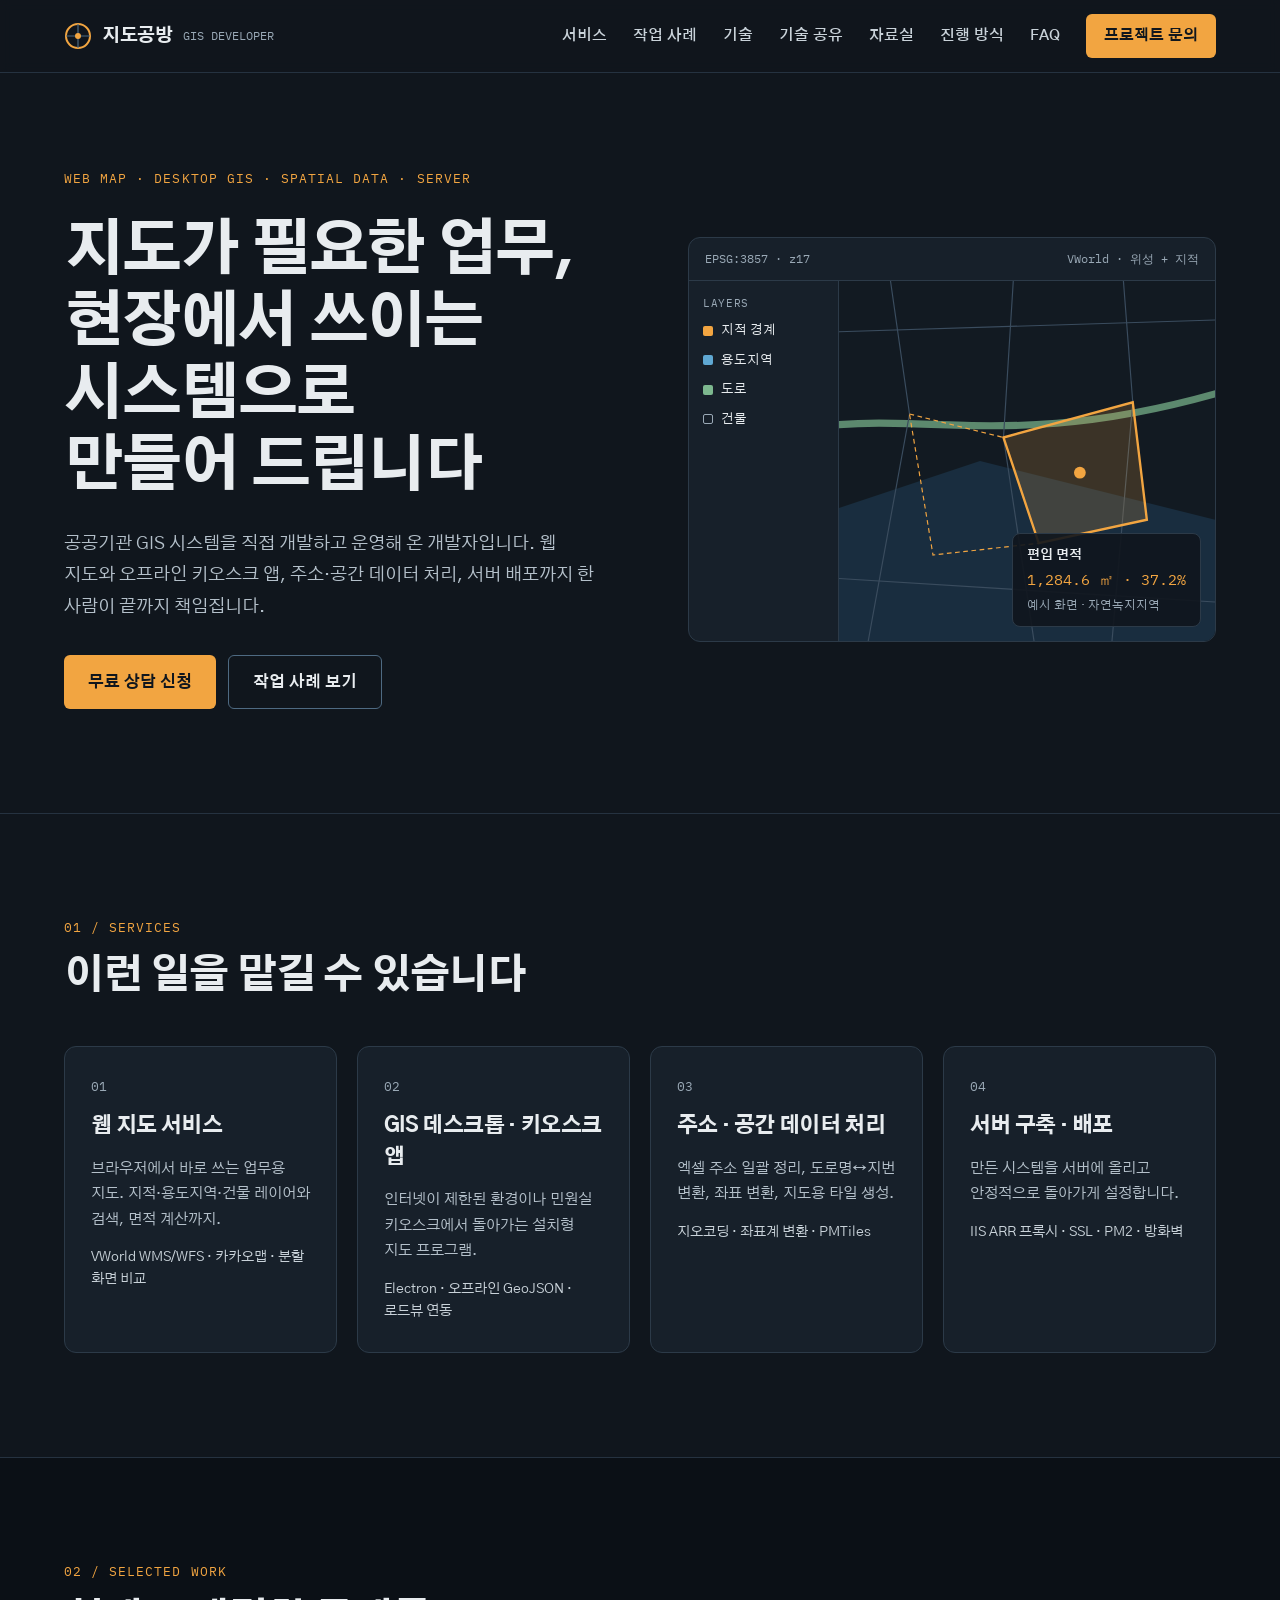
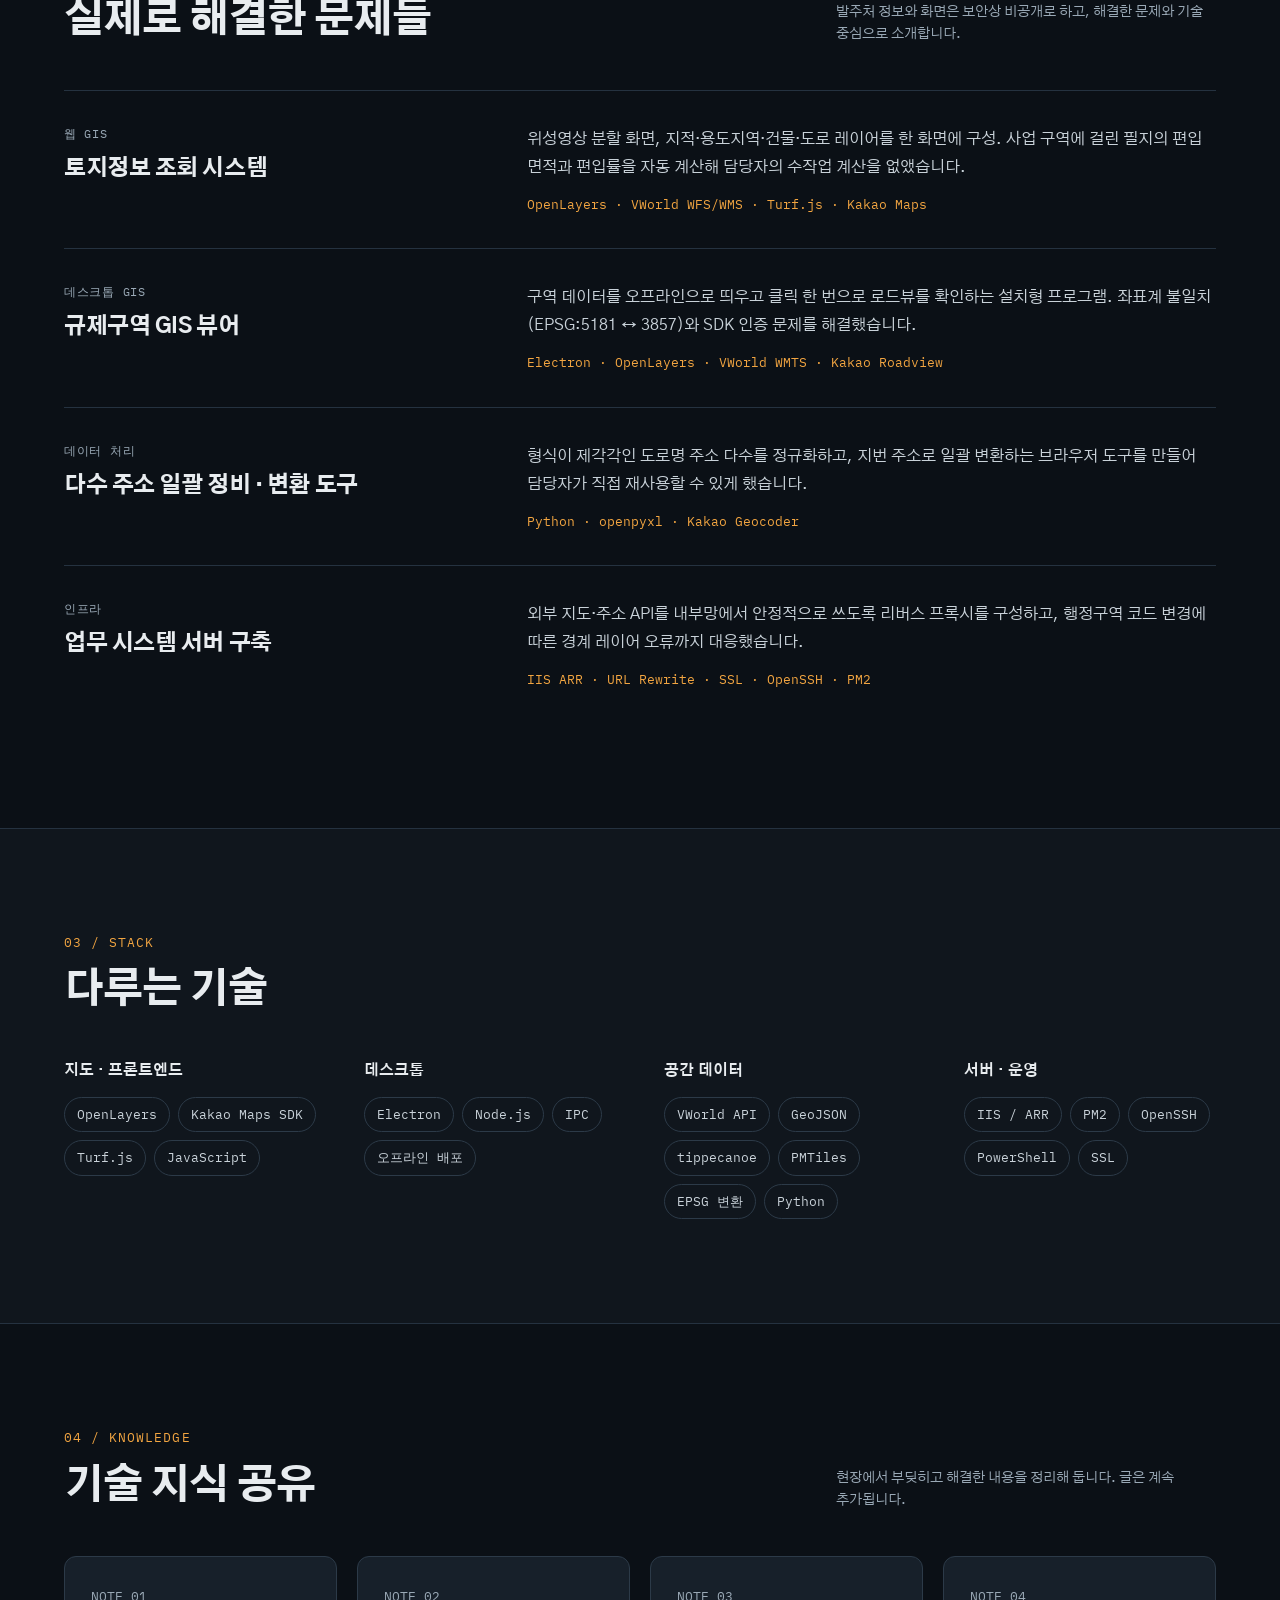
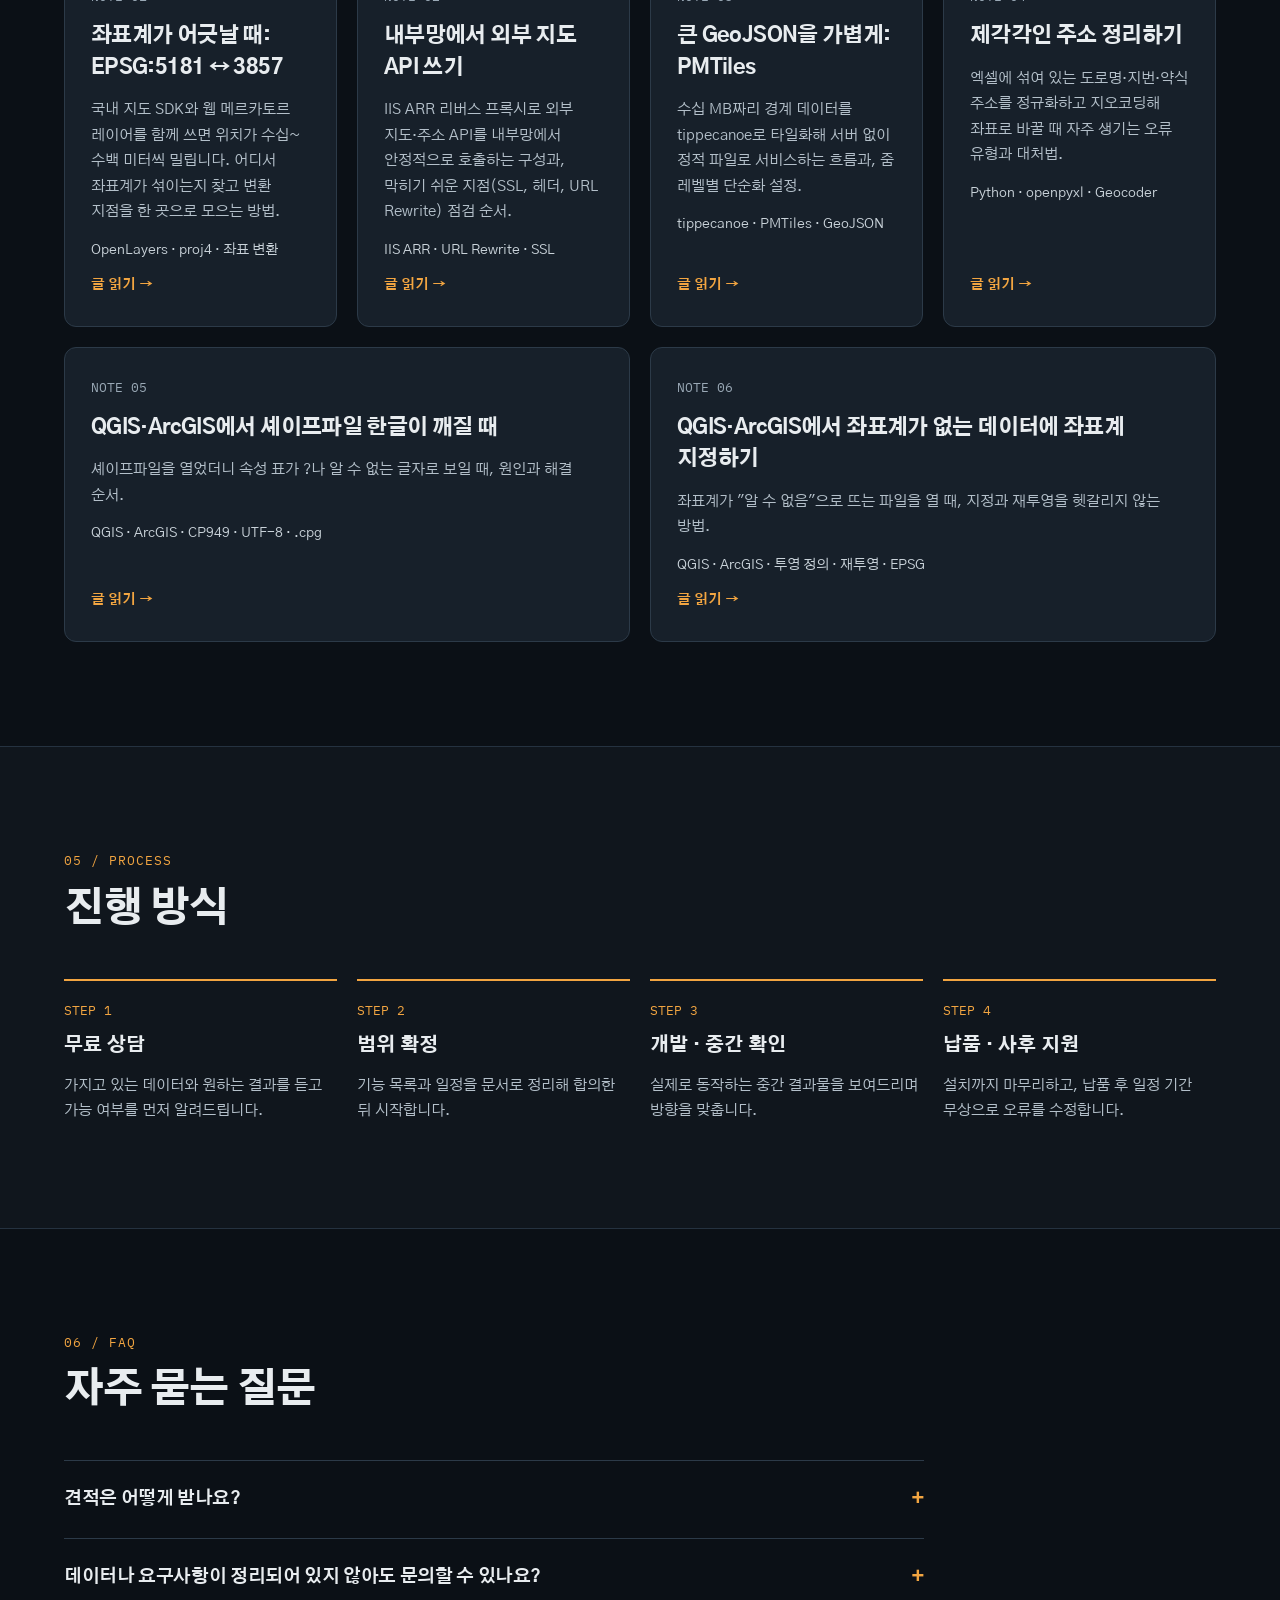
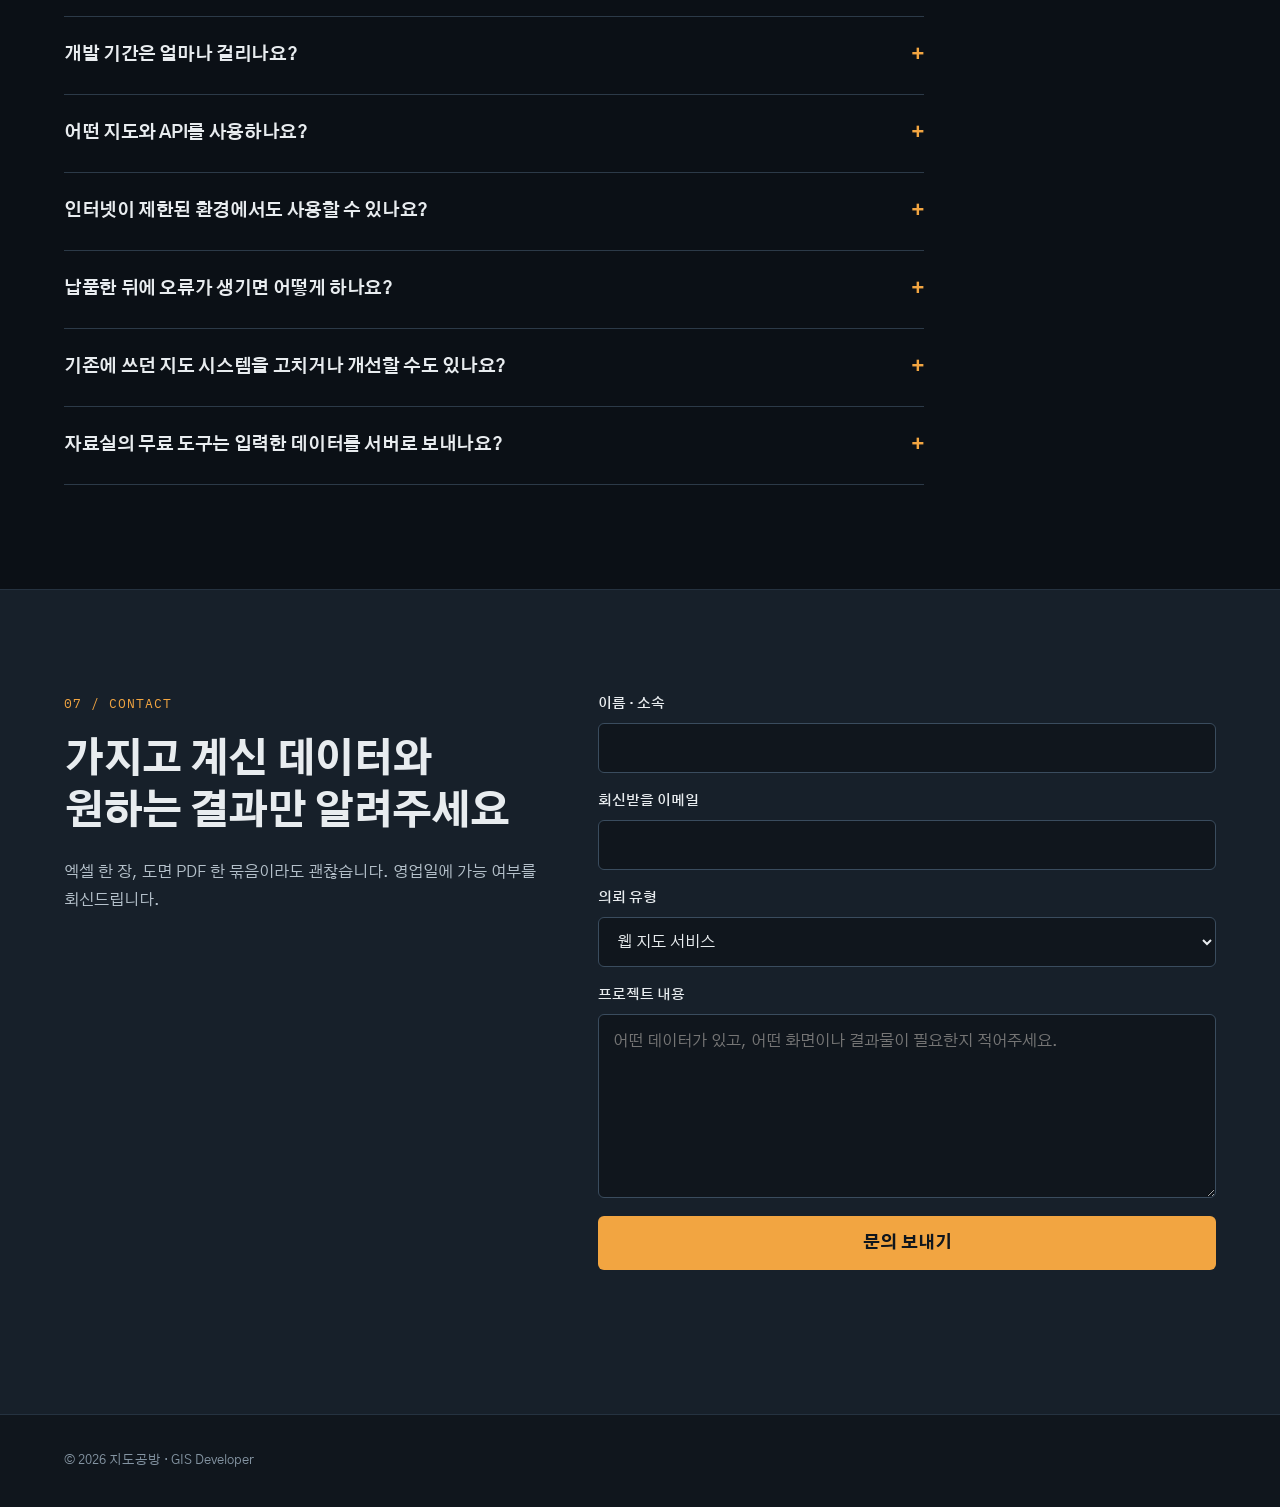
==== commit f605ead1: "Replace specific address counts with generic wording Co-Authored-By: Claude Sonnet 5.5 <noreply@anth" ====
--- a/public/index.html
+++ b/public/index.html
@@ -55,7 +55,7 @@
       <a href="#work">작업 사례</a>
       <a href="#stack">기술</a>
       <a href="#notes">기술 공유</a>
-      <a href="resources.html">자료실</a>
+      <a href="/resources">자료실</a>
       <a href="#process">진행 방식</a>
       <a href="#faq">FAQ</a>
       <a class="btn btn-primary" href="#contact">프로젝트 문의</a>
@@ -119,7 +119,7 @@
       </div>
       <article class="case"><div class="case-l"><span class="type">웹 GIS</span><h3>토지정보 조회 시스템</h3></div><div class="case-r"><p>위성영상 분할 화면, 지적·용도지역·건물·도로 레이어를 한 화면에 구성. 사업 구역에 걸린 필지의 편입 면적과 편입률을 자동 계산해 담당자의 수작업 계산을 없앴습니다.</p><span class="tech">OpenLayers · VWorld WFS/WMS · Turf.js · Kakao Maps</span></div></article>
       <article class="case"><div class="case-l"><span class="type">데스크톱 GIS</span><h3>규제구역 GIS 뷰어</h3></div><div class="case-r"><p>구역 데이터를 오프라인으로 띄우고 클릭 한 번으로 로드뷰를 확인하는 설치형 프로그램. 좌표계 불일치(EPSG:5181 ↔ 3857)와 SDK 인증 문제를 해결했습니다.</p><span class="tech">Electron · OpenLayers · VWorld WMTS · Kakao Roadview</span></div></article>
-      <article class="case"><div class="case-l"><span class="type">데이터 처리</span><h3>주소 4천여 건 일괄 정비 · 변환 도구</h3></div><div class="case-r"><p>형식이 제각각인 도로명 주소 약 4,160건을 정규화하고, 지번 주소로 일괄 변환하는 브라우저 도구를 만들어 담당자가 직접 재사용할 수 있게 했습니다.</p><span class="tech">Python · openpyxl · Kakao Geocoder</span></div></article>
+      <article class="case"><div class="case-l"><span class="type">데이터 처리</span><h3>다수 주소 일괄 정비 · 변환 도구</h3></div><div class="case-r"><p>형식이 제각각인 도로명 주소 다수를 정규화하고, 지번 주소로 일괄 변환하는 브라우저 도구를 만들어 담당자가 직접 재사용할 수 있게 했습니다.</p><span class="tech">Python · openpyxl · Kakao Geocoder</span></div></article>
       <article class="case"><div class="case-l"><span class="type">인프라</span><h3>업무 시스템 서버 구축</h3></div><div class="case-r"><p>외부 지도·주소 API를 내부망에서 안정적으로 쓰도록 리버스 프록시를 구성하고, 행정구역 코드 변경에 따른 경계 레이어 오류까지 대응했습니다.</p><span class="tech">IIS ARR · URL Rewrite · SSL · OpenSSH · PM2</span></div></article>
     </div>
   </section>
@@ -143,12 +143,12 @@
         <p class="note">현장에서 부딪히고 해결한 내용을 정리해 둡니다. 글은 계속 추가됩니다.</p>
       </div>
       <div class="cards">
-        <article class="card"><span class="no">NOTE 01</span><h3>좌표계가 어긋날 때: EPSG:5181 ↔ 3857</h3><p>국내 지도 SDK와 웹 메르카토르 레이어를 함께 쓰면 위치가 수십~수백 미터씩 밀립니다. 어디서 좌표계가 섞이는지 찾고 변환 지점을 한 곳으로 모으는 방법.</p><span class="ex">OpenLayers · proj4 · 좌표 변환</span><a class="more" href="notes/coordinate-systems.html">글 읽기 →</a></article>
-        <article class="card"><span class="no">NOTE 02</span><h3>내부망에서 외부 지도 API 쓰기</h3><p>IIS ARR 리버스 프록시로 외부 지도·주소 API를 내부망에서 안정적으로 호출하는 구성과, 막히기 쉬운 지점(SSL, 헤더, URL Rewrite) 점검 순서.</p><span class="ex">IIS ARR · URL Rewrite · SSL</span><a class="more" href="notes/iis-arr-proxy.html">글 읽기 →</a></article>
-        <article class="card"><span class="no">NOTE 03</span><h3>큰 GeoJSON을 가볍게: PMTiles</h3><p>수십 MB짜리 경계 데이터를 tippecanoe로 타일화해 서버 없이 정적 파일로 서비스하는 흐름과, 줌 레벨별 단순화 설정.</p><span class="ex">tippecanoe · PMTiles · GeoJSON</span><a class="more" href="notes/geojson-to-pmtiles.html">글 읽기 →</a></article>
-        <article class="card"><span class="no">NOTE 04</span><h3>제각각인 주소 정리하기</h3><p>엑셀에 섞여 있는 도로명·지번·약식 주소를 정규화하고 지오코딩해 좌표로 바꿀 때 자주 생기는 오류 유형과 대처법.</p><span class="ex">Python · openpyxl · Geocoder</span><a class="more" href="notes/address-cleanup.html">글 읽기 →</a></article>
-        <article class="card"><span class="no">NOTE 05</span><h3>QGIS·ArcGIS에서 셰이프파일 한글이 깨질 때</h3><p>셰이프파일을 열었더니 속성 표가 ?나 알 수 없는 글자로 보일 때, 원인과 해결 순서.</p><span class="ex">QGIS · ArcGIS · CP949 · UTF-8 · .cpg</span><a class="more" href="notes/shp-korean-encoding.html">글 읽기 →</a></article>
-        <article class="card"><span class="no">NOTE 06</span><h3>QGIS·ArcGIS에서 좌표계가 없는 데이터에 좌표계 지정하기</h3><p>좌표계가 "알 수 없음"으로 뜨는 파일을 열 때, 지정과 재투영을 헷갈리지 않는 방법.</p><span class="ex">QGIS · ArcGIS · 투영 정의 · 재투영 · EPSG</span><a class="more" href="notes/define-vs-reproject.html">글 읽기 →</a></article>
+        <article class="card"><span class="no">NOTE 01</span><h3>좌표계가 어긋날 때: EPSG:5181 ↔ 3857</h3><p>국내 지도 SDK와 웹 메르카토르 레이어를 함께 쓰면 위치가 수십~수백 미터씩 밀립니다. 어디서 좌표계가 섞이는지 찾고 변환 지점을 한 곳으로 모으는 방법.</p><span class="ex">OpenLayers · proj4 · 좌표 변환</span><a class="more" href="/notes/coordinate-systems">글 읽기 →</a></article>
+        <article class="card"><span class="no">NOTE 02</span><h3>내부망에서 외부 지도 API 쓰기</h3><p>IIS ARR 리버스 프록시로 외부 지도·주소 API를 내부망에서 안정적으로 호출하는 구성과, 막히기 쉬운 지점(SSL, 헤더, URL Rewrite) 점검 순서.</p><span class="ex">IIS ARR · URL Rewrite · SSL</span><a class="more" href="/notes/iis-arr-proxy">글 읽기 →</a></article>
+        <article class="card"><span class="no">NOTE 03</span><h3>큰 GeoJSON을 가볍게: PMTiles</h3><p>수십 MB짜리 경계 데이터를 tippecanoe로 타일화해 서버 없이 정적 파일로 서비스하는 흐름과, 줌 레벨별 단순화 설정.</p><span class="ex">tippecanoe · PMTiles · GeoJSON</span><a class="more" href="/notes/geojson-to-pmtiles">글 읽기 →</a></article>
+        <article class="card"><span class="no">NOTE 04</span><h3>제각각인 주소 정리하기</h3><p>엑셀에 섞여 있는 도로명·지번·약식 주소를 정규화하고 지오코딩해 좌표로 바꿀 때 자주 생기는 오류 유형과 대처법.</p><span class="ex">Python · openpyxl · Geocoder</span><a class="more" href="/notes/address-cleanup">글 읽기 →</a></article>
+        <article class="card"><span class="no">NOTE 05</span><h3>QGIS·ArcGIS에서 셰이프파일 한글이 깨질 때</h3><p>셰이프파일을 열었더니 속성 표가 ?나 알 수 없는 글자로 보일 때, 원인과 해결 순서.</p><span class="ex">QGIS · ArcGIS · CP949 · UTF-8 · .cpg</span><a class="more" href="/notes/shp-korean-encoding">글 읽기 →</a></article>
+        <article class="card"><span class="no">NOTE 06</span><h3>QGIS·ArcGIS에서 좌표계가 없는 데이터에 좌표계 지정하기</h3><p>좌표계가 "알 수 없음"으로 뜨는 파일을 열 때, 지정과 재투영을 헷갈리지 않는 방법.</p><span class="ex">QGIS · ArcGIS · 투영 정의 · 재투영 · EPSG</span><a class="more" href="/notes/define-vs-reproject">글 읽기 →</a></article>
       </div>
     </div>
   </section>
